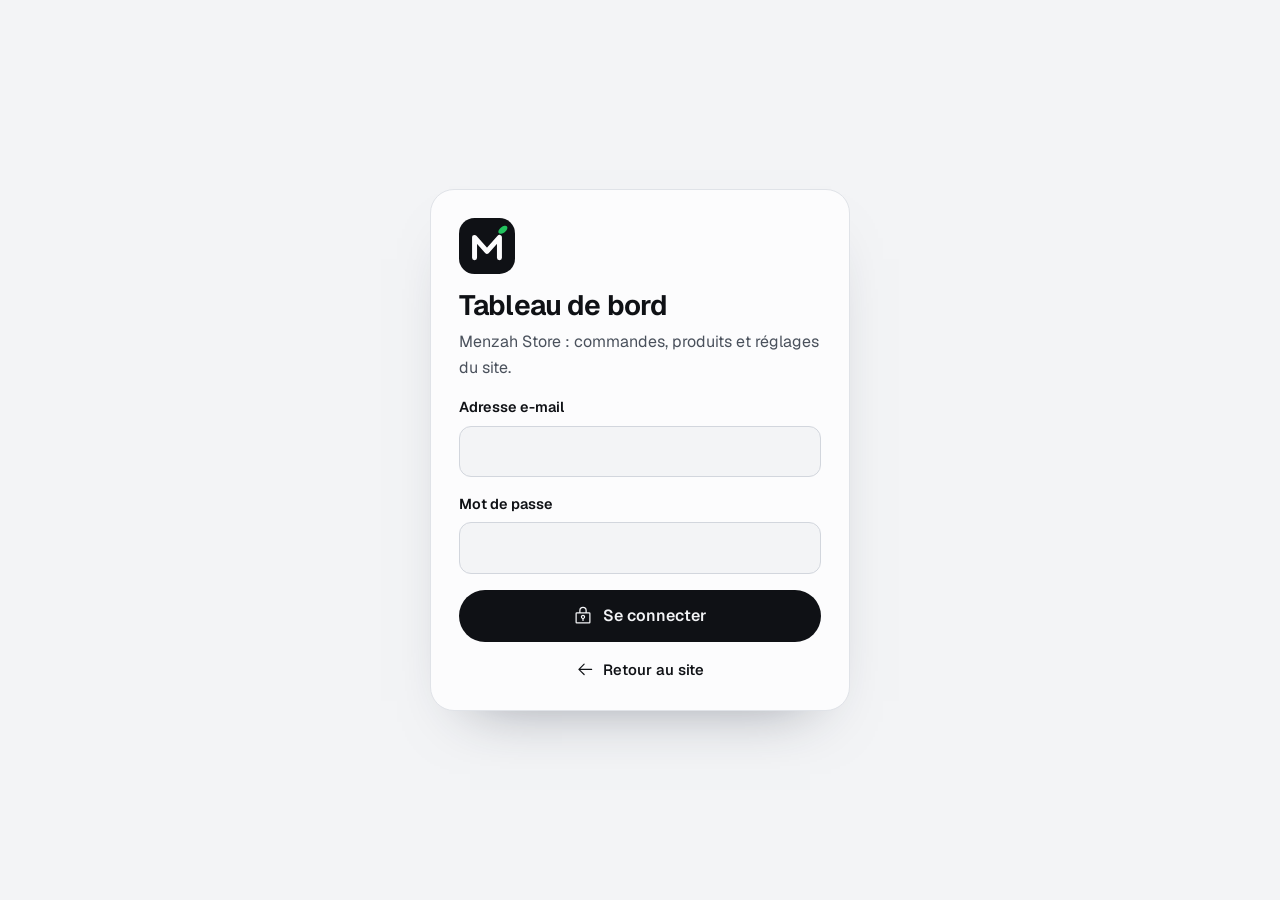
==== admin/index.html @ e4a46301 "Ajouter le tableau de bord Supabase, la commande en ligne et les animations - Données du site (produ" ====
<!doctype html>
<html lang="fr">
<head>
  <meta charset="utf-8">
  <meta name="viewport" content="width=device-width, initial-scale=1, viewport-fit=cover">
  <meta name="robots" content="noindex, nofollow">
  <meta name="color-scheme" content="light dark">
  <meta name="theme-color" content="#F3F4F6" media="(prefers-color-scheme: light)">
  <meta name="theme-color" content="#0C0E11" media="(prefers-color-scheme: dark)">
  <title>Tableau de bord | Menzah Store</title>
  <link rel="icon" href="/images/favicon.svg" type="image/svg+xml">
  <link rel="apple-touch-icon" href="/images/apple-touch-icon.png">
  <link rel="preload" href="/fonts/geist-latin-wght-normal.woff2" as="font" type="font/woff2" crossorigin>
  <link rel="stylesheet" href="/css/style.css">
  <link rel="stylesheet" href="/admin/admin.css">
</head>
<body class="admin">
<svg xmlns="http://www.w3.org/2000/svg" style="display:none" aria-hidden="true">
  <symbol id="i-whatsapp" viewBox="0 0 256 256"><path d="M152.58,145.23l23,11.48A24,24,0,0,1,152,176a72.08,72.08,0,0,1-72-72A24,24,0,0,1,99.29,80.46l11.48,23L101,118a8,8,0,0,0-.73,7.51,56.47,56.47,0,0,0,30.15,30.15A8,8,0,0,0,138,155ZM232,128A104,104,0,0,1,79.12,219.82L45.07,231.17a16,16,0,0,1-20.24-20.24l11.35-34.05A104,104,0,1,1,232,128Zm-40,24a8,8,0,0,0-4.42-7.16l-32-16a8,8,0,0,0-8,.5l-14.69,9.8a40.55,40.55,0,0,1-16-16l9.8-14.69a8,8,0,0,0,.5-8l-16-32A8,8,0,0,0,104,64a40,40,0,0,0-40,40,88.1,88.1,0,0,0,88,88A40,40,0,0,0,192,152Z"/></symbol>
  <symbol id="i-tiktok" viewBox="0 0 256 256"><path d="M232,80v40a8,8,0,0,1-8,8,103.25,103.25,0,0,1-48-11.71V156a76,76,0,0,1-152,0c0-36.9,26.91-69.52,62.6-75.88A8,8,0,0,1,96,88v42.69a8,8,0,0,1-4.57,7.23A20,20,0,1,0,120,156V24a8,8,0,0,1,8-8h40a8,8,0,0,1,8,8,48.05,48.05,0,0,0,48,48A8,8,0,0,1,232,80Z"/></symbol>
  <symbol id="i-instagram" viewBox="0 0 256 256"><path d="M176,24H80A56.06,56.06,0,0,0,24,80v96a56.06,56.06,0,0,0,56,56h96a56.06,56.06,0,0,0,56-56V80A56.06,56.06,0,0,0,176,24ZM128,176a48,48,0,1,1,48-48A48.05,48.05,0,0,1,128,176Zm60-96a12,12,0,1,1,12-12A12,12,0,0,1,188,80Zm-28,48a32,32,0,1,1-32-32A32,32,0,0,1,160,128Z"/></symbol>
  <symbol id="i-pin" viewBox="0 0 256 256"><path d="M128,64a40,40,0,1,0,40,40A40,40,0,0,0,128,64Zm0,64a24,24,0,1,1,24-24A24,24,0,0,1,128,128Zm0-112a88.1,88.1,0,0,0-88,88c0,31.4,14.51,64.68,42,96.25a254.19,254.19,0,0,0,41.45,38.3,8,8,0,0,0,9.18,0A254.19,254.19,0,0,0,174,200.25c27.45-31.57,42-64.85,42-96.25A88.1,88.1,0,0,0,128,16Zm0,206c-16.53-13-72-60.75-72-118a72,72,0,0,1,144,0C200,161.23,144.53,209,128,222Z"/></symbol>
  <symbol id="i-phone" viewBox="0 0 256 256"><path d="M222.37,158.46l-47.11-21.11-.13-.06a16,16,0,0,0-15.17,1.4,8.12,8.12,0,0,0-.75.56L134.87,160c-15.42-7.49-31.34-23.29-38.83-38.51l20.78-24.71c.2-.25.39-.5.57-.77a16,16,0,0,0,1.32-15.06l0-.12L97.54,33.64a16,16,0,0,0-16.62-9.52A56.26,56.26,0,0,0,32,80c0,79.4,64.6,144,144,144a56.26,56.26,0,0,0,55.88-48.92A16,16,0,0,0,222.37,158.46ZM176,208A128.14,128.14,0,0,1,48,80,40.2,40.2,0,0,1,82.87,40a.61.61,0,0,0,0,.12l21,47L83.2,111.86a6.13,6.13,0,0,0-.57.77,16,16,0,0,0-1,15.7c9.06,18.53,27.73,37.06,46.46,46.11a16,16,0,0,0,15.75-1.14,8.44,8.44,0,0,0,.74-.56L168.89,152l47,21.05h0s.08,0,.11,0A40.21,40.21,0,0,1,176,208Z"/></symbol>
  <symbol id="i-store" viewBox="0 0 256 256"><path d="M232,96a7.89,7.89,0,0,0-.3-2.2L217.35,43.6A16.07,16.07,0,0,0,202,32H54A16.07,16.07,0,0,0,38.65,43.6L24.31,93.8A7.89,7.89,0,0,0,24,96h0v16a40,40,0,0,0,16,32v72a8,8,0,0,0,8,8H208a8,8,0,0,0,8-8V144a40,40,0,0,0,16-32V96ZM54,48H202l11.42,40H42.61Zm50,56h48v8a24,24,0,0,1-48,0Zm-16,0v8a24,24,0,0,1-35.12,21.26,7.88,7.88,0,0,0-1.82-1.06A24,24,0,0,1,40,112v-8ZM200,208H56V151.2a40.57,40.57,0,0,0,8,.8,40,40,0,0,0,32-16,40,40,0,0,0,64,0,40,40,0,0,0,32,16,40.57,40.57,0,0,0,8-.8Zm4.93-75.8a8.08,8.08,0,0,0-1.8,1.05A24,24,0,0,1,168,112v-8h48v8A24,24,0,0,1,204.93,132.2Z"/></symbol>
  <symbol id="i-search" viewBox="0 0 256 256"><path d="M229.66,218.34l-50.07-50.06a88.11,88.11,0,1,0-11.31,11.31l50.06,50.07a8,8,0,0,0,11.32-11.32ZM40,112a72,72,0,1,1,72,72A72.08,72.08,0,0,1,40,112Z"/></symbol>
  <symbol id="i-close" viewBox="0 0 256 256"><path d="M205.66,194.34a8,8,0,0,1-11.32,11.32L128,139.31,61.66,205.66a8,8,0,0,1-11.32-11.32L116.69,128,50.34,61.66A8,8,0,0,1,61.66,50.34L128,116.69l66.34-66.35a8,8,0,0,1,11.32,11.32L139.31,128Z"/></symbol>
  <symbol id="i-arrow-right" viewBox="0 0 256 256"><path d="M221.66,133.66l-72,72a8,8,0,0,1-11.32-11.32L196.69,136H40a8,8,0,0,1,0-16H196.69L138.34,61.66a8,8,0,0,1,11.32-11.32l72,72A8,8,0,0,1,221.66,133.66Z"/></symbol>
  <symbol id="i-arrow-left" viewBox="0 0 256 256"><path d="M224,128a8,8,0,0,1-8,8H59.31l58.35,58.34a8,8,0,0,1-11.32,11.32l-72-72a8,8,0,0,1,0-11.32l72-72a8,8,0,0,1,11.32,11.32L59.31,120H216A8,8,0,0,1,224,128Z"/></symbol>
  <symbol id="i-arrow-up-right" viewBox="0 0 256 256"><path d="M200,64V168a8,8,0,0,1-16,0V83.31L69.66,197.66a8,8,0,0,1-11.32-11.32L172.69,72H88a8,8,0,0,1,0-16H192A8,8,0,0,1,200,64Z"/></symbol>
  <symbol id="i-caret-left" viewBox="0 0 256 256"><path d="M165.66,202.34a8,8,0,0,1-11.32,11.32l-80-80a8,8,0,0,1,0-11.32l80-80a8,8,0,0,1,11.32,11.32L91.31,128Z"/></symbol>
  <symbol id="i-caret-right" viewBox="0 0 256 256"><path d="M181.66,133.66l-80,80a8,8,0,0,1-11.32-11.32L164.69,128,90.34,53.66a8,8,0,0,1,11.32-11.32l80,80A8,8,0,0,1,181.66,133.66Z"/></symbol>
  <symbol id="i-play" viewBox="0 0 256 256"><path d="M240,128a15.74,15.74,0,0,1-7.6,13.51L88.32,229.65a16,16,0,0,1-16.2.3A15.86,15.86,0,0,1,64,216.13V39.87a15.86,15.86,0,0,1,8.12-13.82,16,16,0,0,1,16.2.3L232.4,114.49A15.74,15.74,0,0,1,240,128Z"/></symbol>
  <symbol id="i-check" viewBox="0 0 256 256"><path d="M173.66,98.34a8,8,0,0,1,0,11.32l-56,56a8,8,0,0,1-11.32,0l-24-24a8,8,0,0,1,11.32-11.32L112,148.69l50.34-50.35A8,8,0,0,1,173.66,98.34ZM232,128A104,104,0,1,1,128,24,104.11,104.11,0,0,1,232,128Zm-16,0a88,88,0,1,0-88,88A88.1,88.1,0,0,0,216,128Z"/></symbol>
  <symbol id="i-clock" viewBox="0 0 256 256"><path d="M128,24A104,104,0,1,0,232,128,104.11,104.11,0,0,0,128,24Zm0,192a88,88,0,1,1,88-88A88.1,88.1,0,0,1,128,216Zm64-88a8,8,0,0,1-8,8H128a8,8,0,0,1-8-8V72a8,8,0,0,1,16,0v48h48A8,8,0,0,1,192,128Z"/></symbol>
  <symbol id="i-directions" viewBox="0 0 256 256"><path d="M237.33,106.21,61.41,41l-.16-.05A16,16,0,0,0,40.9,61.25a1,1,0,0,0,.05.16l65.26,175.92A15.77,15.77,0,0,0,121.28,248h.3a15.77,15.77,0,0,0,15-11.29l.06-.2,21.84-78,78-21.84.2-.06a16,16,0,0,0,.62-30.38ZM149.84,144.3a8,8,0,0,0-5.54,5.54L121.3,232l-.06-.17L56,56l175.82,65.22.16.06Z"/></symbol>
  <symbol id="i-heart" viewBox="0 0 256 256"><path d="M178,40c-20.65,0-38.73,8.88-50,23.89C116.73,48.88,98.65,40,78,40a62.07,62.07,0,0,0-62,62c0,70,103.79,126.66,108.21,129a8,8,0,0,0,7.58,0C136.21,228.66,240,172,240,102A62.07,62.07,0,0,0,178,40ZM128,214.8C109.74,204.16,32,155.69,32,102A46.06,46.06,0,0,1,78,56c19.45,0,35.78,10.36,42.6,27a8,8,0,0,0,14.8,0c6.82-16.67,23.15-27,42.6-27a46.06,46.06,0,0,1,46,46C224,155.61,146.24,204.15,128,214.8Z"/></symbol>
  <symbol id="i-sparkle" viewBox="0 0 256 256"><path d="M197.58,129.06,146,110l-19-51.62a15.92,15.92,0,0,0-29.88,0L78,110l-51.62,19a15.92,15.92,0,0,0,0,29.88L78,178l19,51.62a15.92,15.92,0,0,0,29.88,0L146,178l51.62-19a15.92,15.92,0,0,0,0-29.88ZM137,164.22a8,8,0,0,0-4.74,4.74L112,223.85,91.78,169A8,8,0,0,0,87,164.22L32.15,144,87,123.78A8,8,0,0,0,91.78,119L112,64.15,132.22,119a8,8,0,0,0,4.74,4.74L191.85,144ZM144,40a8,8,0,0,1,8-8h16V16a8,8,0,0,1,16,0V32h16a8,8,0,0,1,0,16H184V64a8,8,0,0,1-16,0V48H152A8,8,0,0,1,144,40ZM248,88a8,8,0,0,1-8,8h-8v8a8,8,0,0,1-16,0V96h-8a8,8,0,0,1,0-16h8V72a8,8,0,0,1,16,0v8h8A8,8,0,0,1,248,88Z"/></symbol>
  <symbol id="i-share" viewBox="0 0 256 256"><path d="M176,160a39.89,39.89,0,0,0-28.62,12.09l-46.1-29.63a39.8,39.8,0,0,0,0-28.92l46.1-29.63a40,40,0,1,0-8.66-13.45l-46.1,29.63a40,40,0,1,0,0,55.82l46.1,29.63A40,40,0,1,0,176,160Zm0-128a24,24,0,1,1-24,24A24,24,0,0,1,176,32ZM64,152a24,24,0,1,1,24-24A24,24,0,0,1,64,152Zm112,72a24,24,0,1,1,24-24A24,24,0,0,1,176,224Z"/></symbol>
  <symbol id="i-bag" viewBox="0 0 256 256"><path d="M216,40H40A16,16,0,0,0,24,56V200a16,16,0,0,0,16,16H216a16,16,0,0,0,16-16V56A16,16,0,0,0,216,40Zm0,160H40V56H216V200ZM176,88a48,48,0,0,1-96,0,8,8,0,0,1,16,0,32,32,0,0,0,64,0,8,8,0,0,1,16,0Z"/></symbol>
  <symbol id="i-truck" viewBox="0 0 256 256"><path d="M255.42,117l-14-35A15.93,15.93,0,0,0,226.58,72H192V64a8,8,0,0,0-8-8H32A16,16,0,0,0,16,72V184a16,16,0,0,0,16,16H49a32,32,0,0,0,62,0h50a32,32,0,0,0,62,0h17a16,16,0,0,0,16-16V120A7.94,7.94,0,0,0,255.42,117ZM192,88h34.58l9.6,24H192ZM32,72H176v64H32ZM80,208a16,16,0,1,1,16-16A16,16,0,0,1,80,208Zm81-24H111a32,32,0,0,0-62,0H32V152H176v12.31A32.11,32.11,0,0,0,161,184Zm31,24a16,16,0,1,1,16-16A16,16,0,0,1,192,208Zm48-24H223a32.06,32.06,0,0,0-31-24V128h48Z"/></symbol>
  <symbol id="i-user" viewBox="0 0 256 256"><path d="M230.92,212c-15.23-26.33-38.7-45.21-66.09-54.16a72,72,0,1,0-73.66,0C63.78,166.78,40.31,185.66,25.08,212a8,8,0,1,0,13.85,8c18.84-32.56,52.14-52,89.07-52s70.23,19.44,89.07,52a8,8,0,1,0,13.85-8ZM72,96a56,56,0,1,1,56,56A56.06,56.06,0,0,1,72,96Z"/></symbol>
  <symbol id="i-warning" viewBox="0 0 256 256"><path d="M128,24A104,104,0,1,0,232,128,104.11,104.11,0,0,0,128,24Zm0,192a88,88,0,1,1,88-88A88.1,88.1,0,0,1,128,216Zm-8-80V80a8,8,0,0,1,16,0v56a8,8,0,0,1-16,0Zm20,36a12,12,0,1,1-12-12A12,12,0,0,1,140,172Z"/></symbol>
  <symbol id="i-seal" viewBox="0 0 256 256"><path d="M225.86,102.82c-3.77-3.94-7.67-8-9.14-11.57-1.36-3.27-1.44-8.69-1.52-13.94-.15-9.76-.31-20.82-8-28.51s-18.75-7.85-28.51-8c-5.25-.08-10.67-.16-13.94-1.52-3.56-1.47-7.63-5.37-11.57-9.14C146.28,23.51,138.44,16,128,16s-18.27,7.51-25.18,14.14c-3.94,3.77-8,7.67-11.57,9.14C88,40.64,82.56,40.72,77.31,40.8c-9.76.15-20.82.31-28.51,8S41,67.55,40.8,77.31c-.08,5.25-.16,10.67-1.52,13.94-1.47,3.56-5.37,7.63-9.14,11.57C23.51,109.72,16,117.56,16,128s7.51,18.27,14.14,25.18c3.77,3.94,7.67,8,9.14,11.57,1.36,3.27,1.44,8.69,1.52,13.94.15,9.76.31,20.82,8,28.51s18.75,7.85,28.51,8c5.25.08,10.67.16,13.94,1.52,3.56,1.47,7.63,5.37,11.57,9.14C109.72,232.49,117.56,240,128,240s18.27-7.51,25.18-14.14c3.94-3.77,8-7.67,11.57-9.14,3.27-1.36,8.69-1.44,13.94-1.52,9.76-.15,20.82-.31,28.51-8s7.85-18.75,8-28.51c.08-5.25.16-10.67,1.52-13.94,1.47-3.56,5.37-7.63,9.14-11.57C232.49,146.28,240,138.44,240,128S232.49,109.73,225.86,102.82Zm-52.2,6.84-56,56a8,8,0,0,1-11.32,0l-24-24a8,8,0,0,1,11.32-11.32L112,148.69l50.34-50.35a8,8,0,0,1,11.32,11.32Z"/></symbol>
  <symbol id="i-package" viewBox="0 0 256 256"><path d="M223.68,66.15,135.68,18a15.88,15.88,0,0,0-15.36,0l-88,48.17a16,16,0,0,0-8.32,14v95.64a16,16,0,0,0,8.32,14l88,48.17a15.88,15.88,0,0,0,15.36,0l88-48.17a16,16,0,0,0,8.32-14V80.18A16,16,0,0,0,223.68,66.15ZM128,32l80.34,44-29.77,16.3-80.35-44ZM128,120,47.66,76l33.9-18.56,80.34,44ZM40,90l80,43.78v85.79L40,175.82Zm176,85.78h0l-80,43.79V133.82l32-17.51V152a8,8,0,0,0,16,0V107.55L216,90v85.77Z"/></symbol>
  <symbol id="i-mobile" viewBox="0 0 256 256"><path d="M176,16H80A24,24,0,0,0,56,40V216a24,24,0,0,0,24,24h96a24,24,0,0,0,24-24V40A24,24,0,0,0,176,16ZM72,64H184V192H72Zm8-32h96a8,8,0,0,1,8,8v8H72V40A8,8,0,0,1,80,32Zm96,192H80a8,8,0,0,1-8-8v-8H184v8A8,8,0,0,1,176,224Z"/></symbol>
  <symbol id="i-gear" viewBox="0 0 256 256"><path d="M128,80a48,48,0,1,0,48,48A48.05,48.05,0,0,0,128,80Zm0,80a32,32,0,1,1,32-32A32,32,0,0,1,128,160Zm88-29.84q.06-2.16,0-4.32l14.92-18.64a8,8,0,0,0,1.48-7.06,107.21,107.21,0,0,0-10.88-26.25,8,8,0,0,0-6-3.93l-23.72-2.64q-1.48-1.56-3-3L186,40.54a8,8,0,0,0-3.94-6,107.71,107.71,0,0,0-26.25-10.87,8,8,0,0,0-7.06,1.49L130.16,40Q128,40,125.84,40L107.2,25.11a8,8,0,0,0-7.06-1.48A107.6,107.6,0,0,0,73.89,34.51a8,8,0,0,0-3.93,6L67.32,64.27q-1.56,1.49-3,3L40.54,70a8,8,0,0,0-6,3.94,107.71,107.71,0,0,0-10.87,26.25,8,8,0,0,0,1.49,7.06L40,125.84Q40,128,40,130.16L25.11,148.8a8,8,0,0,0-1.48,7.06,107.21,107.21,0,0,0,10.88,26.25,8,8,0,0,0,6,3.93l23.72,2.64q1.49,1.56,3,3L70,215.46a8,8,0,0,0,3.94,6,107.71,107.71,0,0,0,26.25,10.87,8,8,0,0,0,7.06-1.49L125.84,216q2.16.06,4.32,0l18.64,14.92a8,8,0,0,0,7.06,1.48,107.21,107.21,0,0,0,26.25-10.88,8,8,0,0,0,3.93-6l2.64-23.72q1.56-1.48,3-3L215.46,186a8,8,0,0,0,6-3.94,107.71,107.71,0,0,0,10.87-26.25,8,8,0,0,0-1.49-7.06Zm-16.1-6.5a73.93,73.93,0,0,1,0,8.68,8,8,0,0,0,1.74,5.48l14.19,17.73a91.57,91.57,0,0,1-6.23,15L187,173.11a8,8,0,0,0-5.1,2.64,74.11,74.11,0,0,1-6.14,6.14,8,8,0,0,0-2.64,5.1l-2.51,22.58a91.32,91.32,0,0,1-15,6.23l-17.74-14.19a8,8,0,0,0-5-1.75h-.48a73.93,73.93,0,0,1-8.68,0,8,8,0,0,0-5.48,1.74L100.45,215.8a91.57,91.57,0,0,1-15-6.23L82.89,187a8,8,0,0,0-2.64-5.1,74.11,74.11,0,0,1-6.14-6.14,8,8,0,0,0-5.1-2.64L46.43,170.6a91.32,91.32,0,0,1-6.23-15l14.19-17.74a8,8,0,0,0,1.74-5.48,73.93,73.93,0,0,1,0-8.68,8,8,0,0,0-1.74-5.48L40.2,100.45a91.57,91.57,0,0,1,6.23-15L69,82.89a8,8,0,0,0,5.1-2.64,74.11,74.11,0,0,1,6.14-6.14A8,8,0,0,0,82.89,69L85.4,46.43a91.32,91.32,0,0,1,15-6.23l17.74,14.19a8,8,0,0,0,5.48,1.74,73.93,73.93,0,0,1,8.68,0,8,8,0,0,0,5.48-1.74L155.55,40.2a91.57,91.57,0,0,1,15,6.23L173.11,69a8,8,0,0,0,2.64,5.1,74.11,74.11,0,0,1,6.14,6.14,8,8,0,0,0,5.1,2.64l22.58,2.51a91.32,91.32,0,0,1,6.23,15l-14.19,17.74A8,8,0,0,0,199.87,123.66Z"/></symbol>
  <symbol id="i-trash" viewBox="0 0 256 256"><path d="M216,48H176V40a24,24,0,0,0-24-24H104A24,24,0,0,0,80,40v8H40a8,8,0,0,0,0,16h8V208a16,16,0,0,0,16,16H192a16,16,0,0,0,16-16V64h8a8,8,0,0,0,0-16ZM96,40a8,8,0,0,1,8-8h48a8,8,0,0,1,8,8v8H96Zm96,168H64V64H192ZM112,104v64a8,8,0,0,1-16,0V104a8,8,0,0,1,16,0Zm48,0v64a8,8,0,0,1-16,0V104a8,8,0,0,1,16,0Z"/></symbol>
  <symbol id="i-pencil" viewBox="0 0 256 256"><path d="M227.31,73.37,182.63,28.68a16,16,0,0,0-22.63,0L36.69,152A15.86,15.86,0,0,0,32,163.31V208a16,16,0,0,0,16,16H92.69A15.86,15.86,0,0,0,104,219.31L227.31,96a16,16,0,0,0,0-22.63ZM92.69,208H48V163.31l88-88L180.69,120ZM192,108.68,147.31,64l24-24L216,84.68Z"/></symbol>
  <symbol id="i-plus" viewBox="0 0 256 256"><path d="M224,128a8,8,0,0,1-8,8H136v80a8,8,0,0,1-16,0V136H40a8,8,0,0,1,0-16h80V40a8,8,0,0,1,16,0v80h80A8,8,0,0,1,224,128Z"/></symbol>
  <symbol id="i-eye" viewBox="0 0 256 256"><path d="M247.31,124.76c-.35-.79-8.82-19.58-27.65-38.41C194.57,61.26,162.88,48,128,48S61.43,61.26,36.34,86.35C17.51,105.18,9,124,8.69,124.76a8,8,0,0,0,0,6.5c.35.79,8.82,19.57,27.65,38.4C61.43,194.74,93.12,208,128,208s66.57-13.26,91.66-38.34c18.83-18.83,27.3-37.61,27.65-38.4A8,8,0,0,0,247.31,124.76ZM128,192c-30.78,0-57.67-11.19-79.93-33.25A133.47,133.47,0,0,1,25,128,133.33,133.33,0,0,1,48.07,97.25C70.33,75.19,97.22,64,128,64s57.67,11.19,79.93,33.25A133.46,133.46,0,0,1,231.05,128C223.84,141.46,192.43,192,128,192Zm0-112a48,48,0,1,0,48,48A48.05,48.05,0,0,0,128,80Zm0,80a32,32,0,1,1,32-32A32,32,0,0,1,128,160Z"/></symbol>
  <symbol id="i-eye-off" viewBox="0 0 256 256"><path d="M53.92,34.62A8,8,0,1,0,42.08,45.38L61.32,66.55C25,88.84,9.38,123.2,8.69,124.76a8,8,0,0,0,0,6.5c.35.79,8.82,19.57,27.65,38.4C61.43,194.74,93.12,208,128,208a127.11,127.11,0,0,0,52.07-10.83l22,24.21a8,8,0,1,0,11.84-10.76Zm47.33,75.84,41.67,45.85a32,32,0,0,1-41.67-45.85ZM128,192c-30.78,0-57.67-11.19-79.93-33.25A133.16,133.16,0,0,1,25,128c4.69-8.79,19.66-33.39,47.35-49.38l18,19.75a48,48,0,0,0,63.66,70l14.73,16.2A112,112,0,0,1,128,192Zm6-95.43a8,8,0,0,1,3-15.72,48.16,48.16,0,0,1,38.77,42.64,8,8,0,0,1-7.22,8.71,6.39,6.39,0,0,1-.75,0,8,8,0,0,1-8-7.26A32.09,32.09,0,0,0,134,96.57Zm113.28,34.69c-.42.94-10.55,23.37-33.36,43.8a8,8,0,1,1-10.67-11.92A132.77,132.77,0,0,0,231.05,128a133.15,133.15,0,0,0-23.12-30.77C185.67,75.19,158.78,64,128,64a118.37,118.37,0,0,0-19.36,1.57A8,8,0,1,1,106,49.79,134,134,0,0,1,128,48c34.88,0,66.57,13.26,91.66,38.35,18.83,18.83,27.3,37.62,27.65,38.41A8,8,0,0,1,247.31,131.26Z"/></symbol>
  <symbol id="i-upload" viewBox="0 0 256 256"><path d="M224,144v64a8,8,0,0,1-8,8H40a8,8,0,0,1-8-8V144a8,8,0,0,1,16,0v56H208V144a8,8,0,0,1,16,0ZM93.66,77.66,120,51.31V144a8,8,0,0,0,16,0V51.31l26.34,26.35a8,8,0,0,0,11.32-11.32l-40-40a8,8,0,0,0-11.32,0l-40,40A8,8,0,0,0,93.66,77.66Z"/></symbol>
  <symbol id="i-image" viewBox="0 0 256 256"><path d="M216,40H40A16,16,0,0,0,24,56V200a16,16,0,0,0,16,16H216a16,16,0,0,0,16-16V56A16,16,0,0,0,216,40Zm0,16V158.75l-26.07-26.06a16,16,0,0,0-22.63,0l-20,20-44-44a16,16,0,0,0-22.62,0L40,149.37V56ZM40,172l52-52,80,80H40Zm176,28H194.63l-36-36,20-20L216,181.38V200ZM144,100a12,12,0,1,1,12,12A12,12,0,0,1,144,100Z"/></symbol>
  <symbol id="i-logout" viewBox="0 0 256 256"><path d="M120,216a8,8,0,0,1-8,8H48a8,8,0,0,1-8-8V40a8,8,0,0,1,8-8h64a8,8,0,0,1,0,16H56V208h56A8,8,0,0,1,120,216Zm109.66-93.66-40-40a8,8,0,0,0-11.32,11.32L204.69,120H112a8,8,0,0,0,0,16h92.69l-26.35,26.34a8,8,0,0,0,11.32,11.32l40-40A8,8,0,0,0,229.66,122.34Z"/></symbol>
  <symbol id="i-arrow-up" viewBox="0 0 256 256"><path d="M205.66,117.66a8,8,0,0,1-11.32,0L136,59.31V216a8,8,0,0,1-16,0V59.31L61.66,117.66a8,8,0,0,1-11.32-11.32l72-72a8,8,0,0,1,11.32,0l72,72A8,8,0,0,1,205.66,117.66Z"/></symbol>
  <symbol id="i-arrow-down" viewBox="0 0 256 256"><path d="M205.66,149.66l-72,72a8,8,0,0,1-11.32,0l-72-72a8,8,0,0,1,11.32-11.32L120,196.69V40a8,8,0,0,1,16,0V196.69l58.34-58.35a8,8,0,0,1,11.32,11.32Z"/></symbol>
  <symbol id="i-lock" viewBox="0 0 256 256"><path d="M128,112a28,28,0,0,0-8,54.83V184a8,8,0,0,0,16,0V166.83A28,28,0,0,0,128,112Zm0,40a12,12,0,1,1,12-12A12,12,0,0,1,128,152Zm80-72H176V56a48,48,0,0,0-96,0V80H48A16,16,0,0,0,32,96V208a16,16,0,0,0,16,16H208a16,16,0,0,0,16-16V96A16,16,0,0,0,208,80ZM96,56a32,32,0,0,1,64,0V80H96ZM208,208H48V96H208V208Z"/></symbol>
  <symbol id="i-palette" viewBox="0 0 256 256"><path d="M200.77,53.89A103.27,103.27,0,0,0,128,24h-1.07A104,104,0,0,0,24,128c0,43,26.58,79.06,69.36,94.17A32,32,0,0,0,136,192a16,16,0,0,1,16-16h46.21a31.81,31.81,0,0,0,31.2-24.88,104.43,104.43,0,0,0,2.59-24A103.28,103.28,0,0,0,200.77,53.89Zm13,93.71A15.89,15.89,0,0,1,198.21,160H152a32,32,0,0,0-32,32,16,16,0,0,1-21.31,15.07C62.49,194.3,40,164,40,128a88,88,0,0,1,87.09-88h.9a88.35,88.35,0,0,1,88,87.25A88.86,88.86,0,0,1,213.81,147.6ZM140,76a12,12,0,1,1-12-12A12,12,0,0,1,140,76ZM96,100A12,12,0,1,1,84,88,12,12,0,0,1,96,100Zm0,56a12,12,0,1,1-12-12A12,12,0,0,1,96,156Zm88-56a12,12,0,1,1-12-12A12,12,0,0,1,184,100Z"/></symbol>
  <symbol id="i-bell" viewBox="0 0 256 256"><path d="M221.8,175.94C216.25,166.38,208,139.33,208,104a80,80,0,1,0-160,0c0,35.34-8.26,62.38-13.81,71.94A16,16,0,0,0,48,200H88.81a40,40,0,0,0,78.38,0H208a16,16,0,0,0,13.8-24.06ZM128,216a24,24,0,0,1-22.62-16h45.24A24,24,0,0,1,128,216ZM48,184c7.7-13.24,16-43.92,16-80a64,64,0,1,1,128,0c0,36.05,8.28,66.73,16,80Z"/></symbol>
  <symbol id="i-info" viewBox="0 0 256 256"><path d="M128,24A104,104,0,1,0,232,128,104.11,104.11,0,0,0,128,24Zm0,192a88,88,0,1,1,88-88A88.1,88.1,0,0,1,128,216Zm16-40a8,8,0,0,1-8,8,16,16,0,0,1-16-16V128a8,8,0,0,1,0-16,16,16,0,0,1,16,16v40A8,8,0,0,1,144,176ZM112,84a12,12,0,1,1,12,12A12,12,0,0,1,112,84Z"/></symbol>
  <symbol id="i-chart" viewBox="0 0 256 256"><path d="M224,200h-8V40a8,8,0,0,0-8-8H152a8,8,0,0,0-8,8V80H96a8,8,0,0,0-8,8v40H48a8,8,0,0,0-8,8v64H32a8,8,0,0,0,0,16H224a8,8,0,0,0,0-16ZM160,48h40V200H160ZM104,96h40V200H104ZM56,144H88v56H56Z"/></symbol>
  <symbol id="i-copy" viewBox="0 0 256 256"><path d="M216,32H88a8,8,0,0,0-8,8V80H40a8,8,0,0,0-8,8V216a8,8,0,0,0,8,8H168a8,8,0,0,0,8-8V176h40a8,8,0,0,0,8-8V40A8,8,0,0,0,216,32ZM160,208H48V96H160Zm48-48H176V88a8,8,0,0,0-8-8H96V48H208Z"/></symbol>
</svg>

<!-- Chargement -->
<div class="a-chargement" data-vue="chargement">
  <img class="logo-marque" src="/images/favicon.svg" alt="" width="48" height="48">
  <p>Chargement du tableau de bord</p>
</div>

<!-- Connexion -->
<main class="connexion" data-vue="connexion" hidden>
  <form class="connexion-carte" data-form-connexion novalidate>
    <img class="logo-marque" src="/images/favicon.svg" alt="" width="56" height="56">
    <h1>Tableau de bord</h1>
    <p class="connexion-sous">Menzah Store : commandes, produits et réglages du site.</p>
    <div class="champ">
      <label for="c-email">Adresse e-mail</label>
      <input id="c-email" name="email" type="email" autocomplete="username" required>
    </div>
    <div class="champ">
      <label for="c-mdp">Mot de passe</label>
      <input id="c-mdp" name="mdp" type="password" autocomplete="current-password" required>
    </div>
    <p class="form-erreur" data-connexion-erreur role="alert" hidden></p>
    <button class="btn btn-encre btn-grand btn-plein" type="submit" data-connexion-bouton>
      <svg class="icone" aria-hidden="true"><use href="#i-lock"/></svg>
      Se connecter
    </button>
    <a class="lien-icone lien-centre" href="/">
      <svg class="icone" aria-hidden="true"><use href="#i-arrow-left"/></svg>
      Retour au site
    </a>
  </form>
</main>

<!-- Application -->
<div class="app" data-vue="app" hidden>
  <header class="a-entete">
    <div class="a-entete-barre">
      <a class="logo" href="/" aria-label="Voir le site Menzah Store">
        <img class="logo-marque" src="/images/favicon.svg" alt="" width="34" height="34">
        <span class="logo-nom" data-nom-boutique>Menzah Store</span>
      </a>
      <nav class="a-onglets" aria-label="Sections du tableau de bord">
        <a href="#commandes" data-onglet="commandes">
          <svg class="icone" aria-hidden="true"><use href="#i-package"/></svg>
          <span>Commandes</span>
          <b class="pastille-compte" data-compte-nouvelles hidden>0</b>
        </a>
        <a href="#produits" data-onglet="produits">
          <svg class="icone" aria-hidden="true"><use href="#i-mobile"/></svg>
          <span>Produits</span>
        </a>
        <a href="#reglages" data-onglet="reglages">
          <svg class="icone" aria-hidden="true"><use href="#i-gear"/></svg>
          <span>Réglages</span>
        </a>
      </nav>
      <div class="a-actions">
        <a class="btn btn-contour btn-petit" href="/" target="_blank" rel="noopener">
          <svg class="icone" aria-hidden="true"><use href="#i-arrow-up-right"/></svg>
          <span class="masque-mobile">Voir le site</span>
        </a>
        <button class="btn btn-contour btn-petit" type="button" data-deconnexion aria-label="Se déconnecter">
          <svg class="icone" aria-hidden="true"><use href="#i-logout"/></svg>
          <span class="masque-mobile">Déconnexion</span>
        </button>
      </div>
    </div>
  </header>

  <main class="a-contenu">
    <!-- Commandes -->
    <section class="panneau" data-panneau="commandes" aria-labelledby="t-commandes">
      <div class="panneau-tete">
        <h1 id="t-commandes">Commandes</h1>
        <p class="direct" data-direct><span class="direct-point" aria-hidden="true"></span><span data-direct-texte>Connexion au direct</span></p>
      </div>

      <div class="stats" data-stats></div>

      <div class="outils">
        <div class="filtres" role="group" aria-label="Filtrer par statut" data-filtres-statut></div>
        <label class="recherche">
          <span class="sr-only">Rechercher une commande</span>
          <svg class="icone" aria-hidden="true"><use href="#i-search"/></svg>
          <input type="search" placeholder="Nom, téléphone, produit" autocomplete="off" data-recherche-commandes>
        </label>
      </div>

      <div class="liste-commandes" data-liste-commandes aria-live="polite"></div>
    </section>

    <!-- Produits -->
    <section class="panneau" data-panneau="produits" aria-labelledby="t-produits" hidden>
      <div class="panneau-tete">
        <h1 id="t-produits">Produits</h1>
        <button class="btn btn-wa" type="button" data-nouveau-produit>
          <svg class="icone" aria-hidden="true"><use href="#i-plus"/></svg>
          Ajouter un produit
        </button>
      </div>
      <p class="aide">Changez l'ordre avec les flèches et masquez un produit sans le supprimer avec l'œil. Les changements apparaissent tout de suite sur le site.</p>
      <label class="recherche recherche-produits">
        <span class="sr-only">Rechercher un produit</span>
        <svg class="icone" aria-hidden="true"><use href="#i-search"/></svg>
        <input type="search" placeholder="Rechercher un produit" autocomplete="off" data-recherche-produits>
      </label>
      <div class="liste-produits" data-liste-produits></div>
    </section>

    <!-- Réglages -->
    <section class="panneau" data-panneau="reglages" aria-labelledby="t-reglages" hidden>
      <div class="panneau-tete">
        <h1 id="t-reglages">Réglages du site</h1>
      </div>

      <form class="reglages" data-form-reglages novalidate>
        <section class="bloc" aria-labelledby="t-logo">
          <h2 id="t-logo">
            <svg class="icone" aria-hidden="true"><use href="#i-palette"/></svg>
            Logo et couleurs
          </h2>
          <div class="logo-zone">
            <div class="logo-apercu" data-logo-apercu>
              <img src="/images/favicon.svg" alt="Logo actuel" data-logo-image>
            </div>
            <div class="logo-actions">
              <p class="aide">Importez la photo de profil de votre Instagram ou TikTok (capture d'écran recadrée). Le site reprend automatiquement ses couleurs.</p>
              <div class="rangee">
                <label class="btn btn-encre btn-petit bouton-fichier">
                  <svg class="icone" aria-hidden="true"><use href="#i-upload"/></svg>
                  Importer le logo
                  <input type="file" accept="image/png,image/jpeg,image/webp" data-logo-fichier>
                </label>
                <button class="btn btn-contour btn-petit" type="button" data-logo-retirer>Retirer</button>
              </div>
              <label class="case">
                <input type="checkbox" name="logoRond" checked>
                <span>Afficher le logo en rond</span>
              </label>
            </div>
          </div>

          <div class="couleur-zone">
            <p class="etiquette-champ">Couleur principale du site</p>
            <div class="suggestions" data-suggestions hidden>
              <span class="aide">Couleurs trouvées dans le logo :</span>
              <div class="suggestions-liste" data-suggestions-liste></div>
            </div>
            <div class="rangee">
              <input class="couleur-choix" type="color" name="accent" value="#22C35E" aria-label="Couleur principale">
              <input class="hex" type="text" name="accentHex" value="#22C35E" maxlength="7" aria-label="Code couleur" spellcheck="false">
              <button class="btn btn-contour btn-petit" type="button" data-couleur-defaut>Vert d'origine</button>
            </div>
            <div class="apercu-boutons" aria-hidden="true">
              <span class="btn btn-wa btn-petit"><svg class="icone"><use href="#i-bag"/></svg>Commander</span>
              <span class="etiquette etiquette-nouveau"><svg class="icone"><use href="#i-sparkle"/></svg>Nouveau</span>
              <span class="lien-accent">Lien du site</span>
            </div>
          </div>
        </section>

        <section class="bloc" aria-labelledby="t-boutique">
          <h2 id="t-boutique">
            <svg class="icone" aria-hidden="true"><use href="#i-store"/></svg>
            Boutique
          </h2>
          <div class="grille-champs">
            <div class="champ"><label for="r-nom">Nom de la boutique</label><input id="r-nom" name="nom" maxlength="60"></div>
            <div class="champ"><label for="r-slogan">Slogan</label><input id="r-slogan" name="slogan" maxlength="80"></div>
            <div class="champ large"><label for="r-bienvenue">Message de bienvenue</label><input id="r-bienvenue" name="bienvenue" maxlength="120"></div>
            <div class="champ"><label for="r-adresse">Adresse</label><input id="r-adresse" name="adresseLigne" maxlength="120"></div>
            <div class="champ"><label for="r-ville">Ville</label><input id="r-ville" name="adresseVille" maxlength="60"></div>
            <div class="champ large"><label for="r-maps">Lien Google Maps (bouton Itinéraire)</label><input id="r-maps" name="googleMaps" type="url" maxlength="300"></div>
            <div class="champ large">
              <label for="r-carte">Recherche pour la carte du site</label>
              <input id="r-carte" name="carteRecherche" maxlength="200">
              <p class="champ-aide">Nom et ville, ou coordonnées GPS exactes (ex. 35.7499,-0.5637).</p>
            </div>
          </div>
          <div class="sous-bloc">
            <p class="etiquette-champ">Horaires d'ouverture</p>
            <div class="lignes" data-liste="horaires"></div>
            <button class="btn btn-contour btn-petit" type="button" data-ajouter="horaires">
              <svg class="icone" aria-hidden="true"><use href="#i-plus"/></svg>Ajouter un horaire
            </button>
          </div>
        </section>

        <section class="bloc" aria-labelledby="t-contact">
          <h2 id="t-contact">
            <svg class="icone" aria-hidden="true"><use href="#i-phone"/></svg>
            Contact et commandes
          </h2>
          <div class="sous-bloc">
            <p class="etiquette-champ">Numéros affichés</p>
            <div class="lignes" data-liste="telephones"></div>
            <button class="btn btn-contour btn-petit" type="button" data-ajouter="telephones">
              <svg class="icone" aria-hidden="true"><use href="#i-plus"/></svg>Ajouter un numéro
            </button>
          </div>
          <div class="grille-champs">
            <div class="champ">
              <label for="r-wa">Numéro WhatsApp</label>
              <input id="r-wa" name="whatsapp" inputmode="tel" maxlength="20">
              <p class="champ-aide">Format international sans +, ex. 213777319332.</p>
            </div>
            <div class="champ large"><label for="r-wa-msg">Message WhatsApp pré-rempli</label><input id="r-wa-msg" name="messageWhatsapp" maxlength="200"></div>
          </div>
          <label class="case">
            <input type="checkbox" name="livraison">
            <span>Proposer la livraison dans le formulaire de commande (le client indique sa wilaya)</span>
          </label>
        </section>

        <section class="bloc" aria-labelledby="t-reseaux">
          <h2 id="t-reseaux">
            <svg class="icone" aria-hidden="true"><use href="#i-tiktok"/></svg>
            Réseaux sociaux
          </h2>
          <div class="grille-champs">
            <div class="champ"><label for="r-tt-pseudo">TikTok : pseudo</label><input id="r-tt-pseudo" name="tiktokPseudo" maxlength="40"></div>
            <div class="champ"><label for="r-tt-lien">TikTok : lien</label><input id="r-tt-lien" name="tiktokLien" type="url" maxlength="200"></div>
            <div class="champ"><label for="r-ig-pseudo">Instagram : pseudo</label><input id="r-ig-pseudo" name="instagramPseudo" maxlength="40"></div>
            <div class="champ"><label for="r-ig-lien">Instagram : lien</label><input id="r-ig-lien" name="instagramLien" type="url" maxlength="200"></div>
            <div class="champ"><label for="r-abonnes">Abonnés TikTok (affiché)</label><input id="r-abonnes" name="abonnesTiktok" maxlength="12" placeholder="55,7 k"></div>
            <div class="champ"><label for="r-jaime">J'aime TikTok (affiché)</label><input id="r-jaime" name="jaimeTiktok" maxlength="12" placeholder="283,6 k"></div>
          </div>
          <div class="sous-bloc">
            <p class="etiquette-champ">Vidéos TikTok affichées sur le site</p>
            <p class="champ-aide">Dans TikTok : Partager puis Copier le lien, et collez-le ici.</p>
            <div class="lignes" data-liste="videos"></div>
            <button class="btn btn-contour btn-petit" type="button" data-ajouter="videos">
              <svg class="icone" aria-hidden="true"><use href="#i-plus"/></svg>Ajouter une vidéo
            </button>
          </div>
          <div class="sous-bloc">
            <p class="etiquette-champ">Publications Instagram affichées sur le site</p>
            <div class="lignes" data-liste="posts"></div>
            <button class="btn btn-contour btn-petit" type="button" data-ajouter="posts">
              <svg class="icone" aria-hidden="true"><use href="#i-plus"/></svg>Ajouter une publication
            </button>
          </div>
        </section>

        <div class="barre-enregistrer">
          <p class="aide" data-etat-reglages>Les modifications s'appliquent au site dès l'enregistrement.</p>
          <button class="btn btn-wa btn-grand" type="submit" data-enregistrer-reglages>
            <svg class="icone" aria-hidden="true"><use href="#i-check"/></svg>
            Enregistrer
          </button>
        </div>
      </form>

      <form class="bloc compte" data-form-compte novalidate>
        <h2>
          <svg class="icone" aria-hidden="true"><use href="#i-lock"/></svg>
          Mon compte
        </h2>
        <p class="aide">Connecté avec <strong data-email></strong>.</p>
        <div class="grille-champs">
          <div class="champ"><label for="m-mdp">Nouveau mot de passe</label><input id="m-mdp" name="mdp" type="password" autocomplete="new-password" minlength="8"></div>
          <div class="champ"><label for="m-mdp2">Confirmer le mot de passe</label><input id="m-mdp2" name="mdp2" type="password" autocomplete="new-password" minlength="8"></div>
        </div>
        <p class="form-erreur" data-compte-erreur role="alert" hidden></p>
        <button class="btn btn-encre" type="submit">Changer le mot de passe</button>
      </form>
    </section>
  </main>
</div>

<!-- Éditeur de produit -->
<dialog class="a-dialog" data-editeur aria-labelledby="e-titre">
  <form class="editeur" data-form-produit novalidate>
    <div class="editeur-tete">
      <h2 id="e-titre" data-editeur-titre>Nouveau produit</h2>
      <button class="fiche-fermer" type="button" data-fermer-editeur aria-label="Fermer">
        <svg class="icone" aria-hidden="true"><use href="#i-close"/></svg>
      </button>
    </div>

    <div class="editeur-corps">
      <div class="editeur-visuel">
        <div class="editeur-apercu" data-apercu-produit></div>
        <label class="btn btn-contour btn-petit bouton-fichier">
          <svg class="icone" aria-hidden="true"><use href="#i-image"/></svg>
          <span data-photo-texte>Ajouter une photo</span>
          <input type="file" accept="image/png,image/jpeg,image/webp" data-photo-fichier>
        </label>
        <button class="lien-icone lien-centre" type="button" data-photo-retirer hidden>Retirer la photo</button>
        <div class="champ">
          <label for="e-visuel">Dessin (si pas de photo)</label>
          <select id="e-visuel" name="visuel">
            <option value="plateau">iPhone 17 / 18 Pro</option>
            <option value="air">iPhone Air</option>
            <option value="pro">iPhone Pro (triple caméra)</option>
            <option value="double">iPhone 16 / 17</option>
            <option value="diagonale">iPhone 13 / 14 / 15</option>
            <option value="oppo">Android (îlot carré)</option>
            <option value="ultra">Samsung Ultra</option>
            <option value="airpods">AirPods</option>
            <option value="chargeur">Chargeur</option>
            <option value="coque">Coque</option>
          </select>
        </div>
      </div>

      <div class="editeur-champs">
        <div class="champ">
          <label for="e-nom">Nom du produit</label>
          <input id="e-nom" name="nom" maxlength="80" required>
          <p class="champ-erreur" data-erreur="nom"></p>
        </div>
        <div class="grille-champs">
          <div class="champ"><label for="e-marque">Marque</label><input id="e-marque" name="marque" maxlength="40" list="marques"></div>
          <div class="champ">
            <label for="e-categorie">Catégorie</label>
            <select id="e-categorie" name="categorie">
              <option value="iphone">iPhone</option>
              <option value="android">Android</option>
              <option value="accessoires">Accessoires</option>
            </select>
          </div>
          <div class="champ"><label for="e-prix">Prix (DA)</label><input id="e-prix" name="prix" type="number" inputmode="numeric" min="0" step="100" placeholder="Prix sur demande"></div>
          <div class="champ"><label for="e-prix-barre">Ancien prix (promo)</label><input id="e-prix-barre" name="prixBarre" type="number" inputmode="numeric" min="0" step="100" placeholder="Facultatif"></div>
          <div class="champ"><label for="e-badge">Badge</label><input id="e-badge" name="badge" maxlength="24" list="badges" placeholder="Nouveau, Promo..."></div>
          <div class="champ"><label for="e-video">Vidéo TikTok du produit</label><input id="e-video" name="video" type="url" maxlength="300" placeholder="https://www.tiktok.com/..."></div>
        </div>
        <div class="champ"><label for="e-desc">Description</label><textarea id="e-desc" name="description" rows="2" maxlength="400"></textarea></div>

        <div class="sous-bloc">
          <p class="etiquette-champ">Couleurs</p>
          <div class="lignes" data-liste-couleurs></div>
          <button class="btn btn-contour btn-petit" type="button" data-ajouter-couleur>
            <svg class="icone" aria-hidden="true"><use href="#i-plus"/></svg>Ajouter une couleur
          </button>
        </div>

        <div class="sous-bloc">
          <p class="etiquette-champ">Capacités</p>
          <div class="puces" data-puces-capacites></div>
          <div class="rangee">
            <input class="champ-puce" type="text" maxlength="24" placeholder="ex. 256 Go" data-nouvelle-capacite aria-label="Nouvelle capacité">
            <button class="btn btn-contour btn-petit" type="button" data-ajouter-capacite>Ajouter</button>
          </div>
          <div class="raccourcis" data-raccourcis-capacites></div>
        </div>

        <div class="rangee cases">
          <label class="case"><input type="checkbox" name="actif" checked><span>Visible sur le site</span></label>
          <label class="case"><input type="checkbox" name="enStock" checked><span>En stock (sinon « Sur commande »)</span></label>
        </div>
        <p class="form-erreur" data-editeur-erreur role="alert" hidden></p>
      </div>
    </div>

    <div class="editeur-pied">
      <button class="btn btn-contour btn-danger" type="button" data-supprimer-produit hidden>
        <svg class="icone" aria-hidden="true"><use href="#i-trash"/></svg>
        Supprimer
      </button>
      <button class="btn btn-wa btn-grand" type="submit" data-enregistrer-produit>
        <svg class="icone" aria-hidden="true"><use href="#i-check"/></svg>
        Enregistrer
      </button>
    </div>
  </form>
  <datalist id="marques"><option value="Apple"><option value="Samsung"><option value="OPPO"><option value="Xiaomi"><option value="Redmi"><option value="Huawei"><option value="Google"><option value="Honor"></datalist>
  <datalist id="badges"><option value="Nouveau"><option value="Promo"><option value="Arrivage"><option value="Occasion"><option value="Dernières pièces"></datalist>
</dialog>

<div class="toasts" data-toasts aria-live="polite"></div>

<script src="/admin/vendor/supabase.js"></script>
<script src="/js/supabase-config.js"></script>
<script src="/js/visuels.js"></script>
<script src="/js/marque.js"></script>
<script src="/admin/admin.js"></script>
</body>
</html>
---- css/style.css ----
/* ==========================================================
   Menzah Store : feuille de style
   Mobile d'abord. Thème clair et sombre selon l'appareil.
   Rayons : 24px grands panneaux, 16px cartes, 10px tuiles
   intérieures, boutons et champs en forme de pilule.
   ========================================================== */

@font-face {
  font-family: "Geist Variable";
  font-style: normal;
  font-display: swap;
  font-weight: 100 900;
  src: url(../fonts/geist-latin-ext-wght-normal.woff2) format("woff2-variations");
  unicode-range: U+0100-02BA, U+02BD-02C5, U+02C7-02CC, U+02CE-02D7, U+02DD-02FF, U+0304, U+0308, U+0329, U+1D00-1DBF, U+1E00-1E9F, U+1EF2-1EFF, U+2020, U+20A0-20AB, U+20AD-20C0, U+2113, U+2C60-2C7F, U+A720-A7FF;
}

@font-face {
  font-family: "Geist Variable";
  font-style: normal;
  font-display: swap;
  font-weight: 100 900;
  src: url(../fonts/geist-latin-wght-normal.woff2) format("woff2-variations");
  unicode-range: U+0000-00FF, U+0131, U+0152-0153, U+02BB-02BC, U+02C6, U+02DA, U+02DC, U+0304, U+0308, U+0329, U+2000-206F, U+20AC, U+2122, U+2191, U+2193, U+2212, U+2215, U+FEFF, U+FFFD;
}

:root {
  --bg: #F3F4F6;
  --bg-2: #ECEEF1;
  --surface: #FCFCFD;
  --ink: #0F1115;
  --ink-2: #4A515C;
  --ink-3: #626873;
  --line: #E0E3E8;
  --line-2: #D2D6DD;

  --accent: #22C35E;
  --accent-press: #1EAF54;
  --accent-ink: #062611;
  --accent-text: #0B7A3B;
  --accent-soft: #DDF5E6;

  --entete-fond: rgb(243 244 246 / 0.86);
  --ombre: 222 28% 18%;
  --r-lg: 24px;
  --r-md: 16px;
  --r-sm: 10px;
  --wrap: 1240px;
  --gouttiere: 16px;
  --entete: 64px;
  --ease: cubic-bezier(0.16, 1, 0.3, 1);
  --rebond: cubic-bezier(0.34, 1.56, 0.64, 1);
  --erreur: #B42318;
  --erreur-fond: #FEF3F2;
  --font: "Geist Variable", "Geist", system-ui, -apple-system, "Segoe UI", Roboto, "Helvetica Neue", Arial, sans-serif;
}

@media (prefers-color-scheme: dark) {
  :root {
    --bg: #0C0E11;
    --bg-2: #111419;
    --surface: #161A1F;
    --ink: #F2F3F5;
    --ink-2: #A9AFB9;
    --ink-3: #8C939E;
    --line: #242931;
    --line-2: #323843;

    --accent: #2DD06A;
    --accent-press: #27BD5F;
    --accent-ink: #04170A;
    --accent-text: #4ADE80;
    --accent-soft: #10291A;

    --entete-fond: rgb(12 14 17 / 0.86);
    --erreur: #FDA29B;
    --erreur-fond: #2A1412;
    --ombre: 220 40% 2%;
  }
}

@media (min-width: 720px) {
  :root { --gouttiere: 24px; --entete: 68px; }
}
@media (min-width: 1080px) {
  :root { --gouttiere: 32px; }
}

/* ---------- Base ---------- */

*, *::before, *::after { box-sizing: border-box; }

html {
  -webkit-text-size-adjust: 100%;
  text-size-adjust: 100%;
  scroll-behavior: smooth;
  scroll-padding-top: calc(var(--entete) + 12px);
}

body {
  margin: 0;
  background: var(--bg);
  color: var(--ink);
  font-family: var(--font);
  font-size: 1rem;
  line-height: 1.6;
  -webkit-font-smoothing: antialiased;
  -moz-osx-font-smoothing: grayscale;
  text-rendering: optimizeLegibility;
  overflow-x: hidden;
  overflow-x: clip;
}

a[href^="tel:"] { white-space: nowrap; }

[hidden] { display: none !important; }

img, svg { display: block; max-width: 100%; }
a { color: inherit; }
button, input, select, textarea { font: inherit; color: inherit; }
h1, h2, h3, p { margin: 0; }
ul { margin: 0; padding: 0; list-style: none; }
fieldset { margin: 0; padding: 0; border: 0; min-width: 0; }

.icone {
  width: 1.25em;
  height: 1.25em;
  flex: none;
  fill: currentColor;
}

.sr-only {
  position: absolute !important;
  width: 1px; height: 1px;
  padding: 0; margin: -1px;
  overflow: hidden;
  clip: rect(0 0 0 0);
  white-space: nowrap;
  border: 0;
}

.wrap {
  width: 100%;
  max-width: var(--wrap);
  margin-inline: auto;
  padding-inline: var(--gouttiere);
}

:focus-visible {
  outline: 2.5px solid var(--accent-text);
  outline-offset: 3px;
  border-radius: 6px;
}

.evitement {
  position: absolute;
  left: 12px;
  top: -60px;
  z-index: 60;
  padding: 10px 16px;
  border-radius: 999px;
  background: var(--ink);
  color: var(--bg);
  font-weight: 600;
  text-decoration: none;
  transition: top 0.2s;
}
.evitement:focus { top: 12px; }

/* ---------- Boutons ---------- */

.btn {
  display: inline-flex;
  align-items: center;
  justify-content: center;
  gap: 10px;
  height: 46px;
  padding: 0 20px;
  border-radius: 999px;
  border: 1px solid transparent;
  font-size: 0.95rem;
  font-weight: 580;
  letter-spacing: -0.005em;
  white-space: nowrap;
  text-decoration: none;
  cursor: pointer;
  transition: background-color 0.2s, border-color 0.2s, color 0.2s, transform 0.2s var(--ease), box-shadow 0.3s var(--ease);
  -webkit-tap-highlight-color: transparent;
}
.btn:active { transform: translateY(1px) scale(0.98); }
.btn-grand { height: 52px; padding: 0 24px; font-size: 1rem; }
.btn-plein { width: 100%; }

.btn-wa {
  background: var(--accent);
  color: var(--accent-ink);
  box-shadow: 0 10px 24px -14px color-mix(in oklab, var(--accent) 80%, black);
}
.btn-wa:hover { background: var(--accent-press); }

.btn-encre {
  background: var(--ink);
  color: var(--bg);
}
.btn-encre:hover { background: color-mix(in oklab, var(--ink) 86%, var(--bg)); }

.btn-contour {
  background: transparent;
  color: var(--ink);
  border-color: var(--line-2);
}
.btn-contour:hover { border-color: var(--ink); }

.lien-icone {
  display: inline-flex;
  align-items: center;
  gap: 8px;
  padding: 0;
  border: 0;
  background: none;
  color: var(--ink);
  font-weight: 550;
  text-decoration: none;
  cursor: pointer;
}
.lien-icone:hover { color: var(--accent-text); }

.lien-texte {
  color: var(--ink);
  font-weight: 560;
  text-decoration: underline;
  text-decoration-color: var(--line-2);
  text-underline-offset: 3px;
}
.lien-texte:hover { text-decoration-color: currentColor; }

/* ---------- En-tête ---------- */

.entete {
  position: sticky;
  top: 0;
  z-index: 30;
  background: var(--entete-fond);
  -webkit-backdrop-filter: blur(14px) saturate(160%);
  backdrop-filter: blur(14px) saturate(160%);
  border-bottom: 1px solid transparent;
  transition: border-color 0.3s;
}
.entete.defile { border-bottom-color: var(--line); }

.entete-barre {
  display: flex;
  align-items: center;
  gap: 16px;
  height: var(--entete);
}

.logo {
  display: inline-flex;
  align-items: center;
  gap: 10px;
  text-decoration: none;
  margin-right: auto;
}
.logo-marque { width: 34px; height: 34px; border-radius: 10px; }
.logo-marque.logo-photo { object-fit: cover; background: var(--surface); box-shadow: 0 0 0 1px var(--line); }
.logo-marque.logo-rond { border-radius: 50%; }
.logo-nom {
  font-weight: 680;
  font-size: 1.08rem;
  letter-spacing: -0.025em;
}

.nav { display: none; }

.btn-entete { height: 42px; padding: 0 14px; }

@media (max-width: 719px) {
  .btn-entete { width: 42px; padding: 0; }
  .btn-entete .icone { width: 1.35em; height: 1.35em; }
  .btn-entete-texte {
    position: absolute; width: 1px; height: 1px; overflow: hidden;
    clip: rect(0 0 0 0); white-space: nowrap;
  }
}

@media (min-width: 900px) {
  .nav {
    display: flex;
    gap: 4px;
    margin-right: 8px;
  }
  .nav a {
    padding: 8px 14px;
    border-radius: 999px;
    color: var(--ink-2);
    font-size: 0.94rem;
    font-weight: 520;
    text-decoration: none;
    transition: color 0.2s, background-color 0.2s;
  }
  .nav a:hover { color: var(--ink); background: var(--bg-2); }
}

/* ---------- Accueil ---------- */

.hero { padding: 20px 0 40px; }

.hero-grille {
  display: grid;
  gap: 28px;
  align-items: center;
}

.surtitre {
  display: inline-flex;
  align-items: center;
  gap: 8px;
  margin-bottom: 18px;
  color: var(--ink-2);
  font-size: 0.9rem;
  font-weight: 550;
}
.surtitre .icone { color: var(--accent-text); }

.hero h1 {
  font-size: clamp(2.5rem, 1.6rem + 3.6vw, 4.4rem);
  line-height: 1.02;
  letter-spacing: -0.045em;
  font-weight: 660;
  max-width: 12ch;
  text-wrap: balance;
}

.hero-sous {
  margin-top: 18px;
  max-width: 40ch;
  color: var(--ink-2);
  font-size: clamp(1.05rem, 0.98rem + 0.3vw, 1.2rem);
  line-height: 1.55;
}

.hero-actions {
  display: flex;
  flex-wrap: wrap;
  gap: 12px;
  margin-top: 28px;
}

.hero-visuel {
  position: relative;
  border-radius: var(--r-lg);
  overflow: hidden;
  background:
    radial-gradient(70% 60% at 50% 42%, color-mix(in oklab, #E8773D 30%, var(--surface)) 0%, transparent 70%),
    linear-gradient(180deg, var(--surface), var(--bg-2));
  border: 1px solid var(--line);
  aspect-ratio: 5 / 4;
}
@supports not (background: color-mix(in oklab, red, blue)) {
  .hero-visuel { background: linear-gradient(180deg, var(--surface), var(--bg-2)); }
  .produit-visuel, .fiche-visuel { background: var(--bg-2); }
  .fiche-fermer { background: var(--surface); }
}

.hero-scene {
  position: absolute;
  inset: 0;
}

.hero-scene {
  --px: 0;
  --py: 0;
}
.hero-scene .tel {
  position: absolute;
  bottom: 5%;
  width: 36%;
  transform:
    translate3d(calc(var(--px) * var(--prof, 12) * 1px), calc(var(--py) * var(--prof, 12) * 1px), 0)
    translateY(var(--y, 0));
  transition: transform 0.7s var(--ease);
}
.hero-scene .tel-anim {
  transform: rotate(var(--rot, 0deg));
  transform-origin: 50% 90%;
}
.hero-scene .tel svg { width: 100%; height: auto; }
.hero-scene .tel-1 { left: 8%; --rot: -11deg; --y: -3%; --prof: 10; z-index: 1; }
.hero-scene .tel-2 { left: 30%; width: 40%; --rot: 0deg; --y: -7%; --prof: 22; z-index: 2; }
.hero-scene .tel-3 { right: 7%; --rot: 10deg; --y: -2%; --prof: 14; z-index: 1; }

@media (max-width: 479px) {
  .hero-actions .btn { flex: 1 1 100%; }
}

@media (min-width: 720px) {
  .hero { padding: 32px 0 56px; }
}

@media (min-width: 1000px) {
  .hero { padding: 40px 0 64px; }
  .hero-grille {
    grid-template-columns: 1.02fr 0.98fr;
    gap: 48px;
  }
  .hero-visuel { aspect-ratio: 1 / 1; max-height: 600px; }
}

/* ---------- Preuves sociales ---------- */

.preuves { padding-bottom: 8px; }

.preuves-grille {
  display: grid;
  grid-template-columns: repeat(2, minmax(0, 1fr));
  gap: 1px;
  background: var(--line);
  border: 1px solid var(--line);
  border-radius: var(--r-md);
  overflow: hidden;
}

.preuve {
  display: grid;
  grid-template-columns: auto 1fr;
  grid-template-rows: auto auto;
  column-gap: 12px;
  align-items: center;
  padding: 16px;
  background: var(--surface);
  text-decoration: none;
  transition: background-color 0.2s;
}
.preuve:hover { background: color-mix(in oklab, var(--surface) 92%, var(--ink)); }
.preuve .icone {
  grid-row: span 2;
  width: 22px; height: 22px;
  color: var(--ink);
}
.preuve strong {
  font-size: 1.12rem;
  font-weight: 650;
  letter-spacing: -0.02em;
  line-height: 1.2;
  overflow: hidden;
  text-overflow: ellipsis;
  white-space: nowrap;
}
.preuve span {
  color: var(--ink-3);
  font-size: 0.84rem;
  line-height: 1.3;
}

@media (min-width: 900px) {
  .preuves-grille { grid-template-columns: repeat(4, minmax(0, 1fr)); }
  .preuve { padding: 20px 22px; }
  .preuve strong { font-size: 1.3rem; }
}

/* ---------- Sections ---------- */

.section { padding: clamp(64px, 8vw, 112px) 0; }

.section-tete { max-width: 640px; }
.section-tete h2,
.videos-texte h2,
.boutique-texte h2 {
  font-size: clamp(1.85rem, 1.35rem + 2vw, 2.9rem);
  line-height: 1.05;
  letter-spacing: -0.035em;
  font-weight: 650;
  text-wrap: balance;
}
.section-tete p,
.videos-texte p {
  margin-top: 12px;
  color: var(--ink-2);
  font-size: 1.05rem;
  max-width: 52ch;
}

/* ---------- Catalogue ---------- */

.outils {
  display: flex;
  flex-direction: column;
  gap: 12px;
  margin-top: 28px;
}

.filtres {
  display: flex;
  gap: 8px;
  overflow-x: auto;
  margin-inline: calc(-1 * var(--gouttiere));
  padding: 2px var(--gouttiere);
  scrollbar-width: none;
}
.filtres::-webkit-scrollbar { display: none; }

.filtre {
  flex: none;
  height: 40px;
  padding: 0 16px;
  border-radius: 999px;
  border: 1px solid var(--line-2);
  background: var(--surface);
  color: var(--ink-2);
  font-size: 0.92rem;
  font-weight: 540;
  cursor: pointer;
  transition: background-color 0.2s, color 0.2s, border-color 0.2s, transform 0.2s var(--ease);
}
.filtre:hover { color: var(--ink); border-color: var(--ink-3); }
.filtre:active { transform: scale(0.97); }
.filtre[aria-pressed="true"] {
  background: var(--ink);
  border-color: var(--ink);
  color: var(--bg);
}
.filtre small {
  margin-left: 6px;
  font-size: 0.8em;
  opacity: 0.7;
  font-variant-numeric: tabular-nums;
}

.recherche {
  position: relative;
  display: flex;
  align-items: center;
}
.recherche .icone {
  position: absolute;
  left: 16px;
  color: var(--ink-3);
  pointer-events: none;
}
.recherche input {
  width: 100%;
  height: 46px;
  padding: 0 18px 0 46px;
  border-radius: 999px;
  border: 1px solid var(--line-2);
  background: var(--surface);
  font-size: 1rem;
  transition: border-color 0.2s, box-shadow 0.2s;
}
.recherche input::placeholder { color: var(--ink-3); opacity: 1; }
.recherche input:focus {
  outline: none;
  border-color: var(--ink);
  box-shadow: 0 0 0 4px color-mix(in oklab, var(--ink) 12%, transparent);
}

@media (min-width: 720px) {
  .outils {
    flex-direction: row;
    align-items: center;
    justify-content: space-between;
  }
  .filtres { margin-inline: 0; padding-inline: 0; }
  .recherche { width: 300px; }
}

.compteur {
  margin: 16px 0 14px;
  color: var(--ink-3);
  font-size: 0.88rem;
}

.grille-produits {
  display: grid;
  grid-template-columns: repeat(2, minmax(0, 1fr));
  gap: 10px;
}

@media (min-width: 720px) {
  .grille-produits { grid-template-columns: repeat(3, minmax(0, 1fr)); gap: 16px; }
}
@media (min-width: 1080px) {
  .grille-produits { grid-template-columns: repeat(4, minmax(0, 1fr)); gap: 20px; }
}

.produit {
  position: relative;
  display: flex;
  flex-direction: column;
  padding: 6px;
  background: var(--surface);
  border: 1px solid var(--line);
  border-radius: var(--r-md);
  transition: transform 0.4s var(--ease), box-shadow 0.4s var(--ease), border-color 0.3s;
}
.produit:hover {
  transform: translateY(-3px);
  border-color: var(--line-2);
  box-shadow: 0 22px 40px -26px hsl(var(--ombre) / 0.45);
}

.produit-visuel {
  display: grid;
  place-items: center;
  aspect-ratio: 1 / 1;
  border-radius: var(--r-sm);
  overflow: hidden;
  background:
    radial-gradient(85% 75% at 50% 32%, color-mix(in oklab, var(--teinte, #999) 30%, var(--surface)) 0%, color-mix(in oklab, var(--teinte, #999) 9%, var(--bg)) 100%);
}
.produit-visuel { position: relative; }
.produit-anim {
  position: absolute;
  inset: 0;
  display: grid;
  place-items: center;
}
.produit-visuel .visuel,
.produit-visuel .photo {
  transform: perspective(800px) rotateX(var(--rx, 0deg)) rotateY(var(--ry, 0deg));
  transition: transform 0.45s var(--ease);
}
.produit-visuel .visuel {
  height: 89%;
  width: auto;
}
.produit-visuel .visuel.carre { height: 78%; }
.produit-visuel .photo {
  width: 100%;
  height: 100%;
  object-fit: contain;
  padding: 6%;
}
.produit:hover .produit-visuel .visuel,
.produit:hover .produit-visuel .photo {
  transform: perspective(800px) rotateX(var(--rx, 0deg)) rotateY(var(--ry, 0deg)) translateY(-5px) scale(1.03);
}

.squelette { pointer-events: none; }
.squelette .produit-visuel { background: var(--bg-2); }
.squelette .ligne {
  display: block;
  height: 12px;
  border-radius: 6px;
  background-color: var(--bg-2);
}
.squelette .l1 { width: 70%; height: 16px; margin-top: 26px; }
.squelette .l2 { width: 45%; }
.squelette .l3 { width: 100%; height: 40px; margin-top: 28px; border-radius: 999px; }

.produit-corps {
  display: flex;
  flex-direction: column;
  flex: 1;
  gap: 6px;
  padding: 12px 8px 8px;
}

.etiquettes {
  display: flex;
  flex-wrap: wrap;
  gap: 6px;
  min-height: 22px;
}
.etiquette {
  display: inline-flex;
  align-items: center;
  gap: 5px;
  height: 22px;
  padding: 0 8px;
  border-radius: 999px;
  background: var(--bg-2);
  color: var(--ink-2);
  font-size: 0.74rem;
  font-weight: 600;
  letter-spacing: 0.005em;
  white-space: nowrap;
}
.etiquette .icone { width: 12px; height: 12px; }
.etiquette-nouveau { background: var(--accent-soft); color: var(--accent-text); }

.produit-nom {
  font-size: 1rem;
  font-weight: 620;
  letter-spacing: -0.015em;
  line-height: 1.25;
}
.produit-ouvrir {
  padding: 0;
  border: 0;
  background: none;
  font: inherit;
  text-align: left;
  cursor: pointer;
}
.produit-ouvrir::after {
  content: "";
  position: absolute;
  inset: 0;
  border-radius: var(--r-md);
}
.produit-ouvrir:focus-visible { outline: none; }
.produit-ouvrir:focus-visible::after {
  outline: 2.5px solid var(--accent-text);
  outline-offset: 2px;
}

.produit-spec {
  color: var(--ink-3);
  font-size: 0.84rem;
  line-height: 1.35;
}

.pastilles {
  display: flex;
  align-items: center;
  gap: 5px;
  margin-top: 2px;
}
.pastille {
  width: 14px;
  height: 14px;
  border-radius: 50%;
  background: var(--c);
  box-shadow: inset 0 0 0 1px rgb(0 0 0 / 0.14);
}
.pastilles small {
  margin-left: 2px;
  color: var(--ink-3);
  font-size: 0.78rem;
}

.produit-bas {
  display: flex;
  flex-direction: column;
  gap: 10px;
  margin-top: auto;
  padding-top: 8px;
}

.prix {
  font-size: 1.02rem;
  font-weight: 650;
  letter-spacing: -0.01em;
  font-variant-numeric: tabular-nums;
}
.prix s {
  margin-left: 6px;
  color: var(--ink-3);
  font-size: 0.85em;
  font-weight: 500;
}
.prix-demande {
  color: var(--ink-2);
  font-size: 0.88rem;
  font-weight: 540;
}

.produit .btn-commander {
  position: relative;
  z-index: 1;
  height: 40px;
  width: 100%;
  font-size: 0.9rem;
  padding: 0 12px;
}

@media (min-width: 720px) {
  .produit { padding: 8px; }
  .produit-corps { padding: 14px 8px 8px; }
  .produit-nom { font-size: 1.06rem; }
}

.vide {
  display: grid;
  justify-items: start;
  gap: 10px;
  padding: 32px;
  border: 1px dashed var(--line-2);
  border-radius: var(--r-md);
  background: var(--surface);
}
.vide-titre { font-weight: 620; font-size: 1.1rem; }
.vide-texte { color: var(--ink-2); }
.vide .btn { margin-top: 8px; }

/* ---------- Vidéos TikTok ---------- */

.videos { background: var(--bg-2); }

.videos-grille {
  display: grid;
  gap: 28px;
}

.videos-actions {
  display: flex;
  align-items: center;
  gap: 12px;
  margin-top: 24px;
}

.rail-fleches { display: none; gap: 8px; }
.fleche {
  display: grid;
  place-items: center;
  width: 46px;
  height: 46px;
  border-radius: 999px;
  border: 1px solid var(--line-2);
  background: var(--surface);
  cursor: pointer;
  transition: border-color 0.2s, opacity 0.2s, transform 0.2s var(--ease);
}
.fleche:hover { border-color: var(--ink); }
.fleche:active { transform: scale(0.95); }
.fleche:disabled { opacity: 0.35; cursor: default; border-color: var(--line-2); }

.rail {
  display: grid;
  grid-auto-flow: column;
  grid-auto-columns: min(328px, 84vw);
  gap: 14px;
  align-items: start;
  overflow-x: auto;
  overscroll-behavior-x: contain;
  scroll-snap-type: x mandatory;
  scroll-padding-inline: var(--gouttiere);
  margin-inline: calc(-1 * var(--gouttiere));
  padding: 4px var(--gouttiere) 16px;
  scrollbar-width: thin;
  scrollbar-color: var(--line-2) transparent;
}
.rail > * { scroll-snap-align: start; }
.rail:focus-visible { outline-offset: -2px; }

@media (min-width: 1000px) {
  .videos-grille {
    grid-template-columns: 340px minmax(0, 1fr);
    gap: 48px;
    align-items: start;
  }
  .videos-texte { position: sticky; top: calc(var(--entete) + 32px); }
  .rail-fleches { display: flex; }
  .videos .rail {
    --debord: calc(var(--gouttiere) + max(0px, (100vw - var(--wrap)) / 2));
    margin-inline: 0 calc(-1 * var(--debord));
    padding-left: 0;
    padding-right: var(--debord);
    scroll-padding-inline: 0;
  }
}

/* Cartes de publication (avant chargement de l'intégration) */
.media {
  position: relative;
  min-width: 0;
  border-radius: var(--r-md);
  overflow: hidden;
  background: var(--surface);
  border: 1px solid var(--line);
}
.media blockquote { margin: 0; padding: 0; }
.media iframe { display: block; max-width: 100%; }
.media.charge { background: transparent; border-color: transparent; }
.media.charge .tiktok-embed,
.media.charge .instagram-media { margin: 0 !important; }

.media-apercu {
  display: flex;
  flex-direction: column;
  gap: 12px;
  padding: 12px;
  color: var(--ink);
  text-decoration: none;
}

.media-ecran {
  position: relative;
  display: grid;
  place-items: center;
  border-radius: var(--r-sm);
  overflow: hidden;
  background:
    linear-gradient(160deg, color-mix(in oklab, var(--teinte, #3a3f48) 55%, #0f1115) 0%, #0f1115 100%);
  color: #fff;
  background-color: #1a1d23;
}
.media-tiktok .media-ecran { aspect-ratio: 9 / 16; }
.media-instagram .media-ecran { aspect-ratio: 4 / 5; }

.media-ecran .visuel {
  position: absolute;
  width: 52%;
  bottom: -14%;
}

.media-compte {
  position: absolute;
  top: 12px;
  left: 12px;
  z-index: 1;
  display: flex;
  align-items: center;
  gap: 8px;
  color: #fff;
  font-size: 0.82rem;
  font-weight: 600;
  letter-spacing: -0.005em;
}
.media-compte img {
  width: 28px;
  height: 28px;
  border-radius: 8px;
  box-shadow: 0 0 0 1.5px rgb(255 255 255 / 0.55);
}
.media-compte img.logo-rond { border-radius: 50%; }

.media-ecran::after {
  content: "";
  position: absolute;
  inset: 0;
  background: linear-gradient(100deg, transparent 30%, rgb(255 255 255 / 0.08) 50%, transparent 70%);
  transform: translateX(-100%);
}

.media-lecture {
  position: relative;
  z-index: 1;
  display: grid;
  place-items: center;
  width: 64px;
  height: 64px;
  border-radius: 999px;
  background: rgb(255 255 255 / 0.16);
  -webkit-backdrop-filter: blur(8px);
  backdrop-filter: blur(8px);
  border: 1px solid rgb(255 255 255 / 0.25);
}
.media-lecture .icone { width: 26px; height: 26px; margin-left: 3px; }
.media-instagram .media-lecture .icone { margin-left: 0; }

.media-legende {
  display: grid;
  gap: 4px;
  padding: 0 4px 4px;
}
.media-legende strong {
  font-weight: 600;
  font-size: 0.98rem;
  line-height: 1.3;
}
.media-legende span {
  display: inline-flex;
  align-items: center;
  gap: 6px;
  color: var(--ink-3);
  font-size: 0.85rem;
}
.media-legende .icone { width: 15px; height: 15px; }

.media-apercu:hover .media-lecture { background: rgb(255 255 255 / 0.26); }

/* ---------- Instagram ---------- */

.insta-grille {
  margin-top: 32px;
}
.insta-grille.rail { margin-top: 32px; }

.insta-pied {
  display: flex;
  margin-top: 28px;
}

@media (min-width: 900px) {
  .insta-grille.rail {
    display: block;
    columns: 3 300px;
    column-gap: 20px;
    overflow: visible;
    margin-inline: 0;
    padding: 0;
  }
  .insta-grille.rail > * {
    break-inside: avoid;
    margin-bottom: 20px;
  }
  .insta-pied { justify-content: center; }
}

/* ---------- Boutique ---------- */

.boutique-grille {
  display: grid;
  gap: 32px;
  align-items: center;
}

.citation {
  margin: 20px 0 0;
  padding: 0 0 0 18px;
  border-left: 3px solid var(--accent);
  color: var(--ink);
  font-size: clamp(1.1rem, 1rem + 0.5vw, 1.3rem);
  line-height: 1.45;
  font-weight: 500;
  letter-spacing: -0.01em;
}

.infos {
  display: grid;
  gap: 14px;
  margin-top: 28px;
}
.infos li {
  display: flex;
  align-items: flex-start;
  gap: 12px;
  color: var(--ink-2);
}
.infos .icone { margin-top: 2px; color: var(--ink); }
.infos a {
  color: var(--ink);
  font-weight: 560;
  text-decoration: none;
  font-variant-numeric: tabular-nums;
}
.infos a:hover { color: var(--accent-text); }
.infos-tel { display: flex; flex-wrap: wrap; gap: 4px 18px; }

.boutique-actions {
  display: flex;
  flex-wrap: wrap;
  gap: 12px;
  margin-top: 28px;
}

.carte {
  position: relative;
  aspect-ratio: 1 / 1;
  border-radius: var(--r-lg);
  overflow: hidden;
  background: var(--bg-2);
  border: 1px solid var(--line);
}
.carte iframe {
  position: absolute;
  inset: 0;
  width: 100%;
  height: 100%;
  border: 0;
}
.carte-fond {
  position: absolute;
  inset: 0;
  display: grid;
  place-content: center;
  justify-items: center;
  gap: 8px;
  color: var(--ink-3);
  font-size: 0.9rem;
  background-image: radial-gradient(var(--line-2) 1px, transparent 1px);
  background-size: 18px 18px;
}
.carte-fond .icone { width: 30px; height: 30px; color: var(--ink); }

@media (min-width: 900px) {
  .boutique-grille { grid-template-columns: 0.9fr 1.1fr; gap: 56px; }
  .carte { aspect-ratio: 4 / 3.4; }
}

/* ---------- Pied de page ---------- */

.pied {
  padding: 56px 0 28px;
  border-top: 1px solid var(--line);
  background: var(--bg-2);
}

.pied-grille {
  display: grid;
  gap: 32px;
  grid-template-columns: repeat(2, minmax(0, 1fr));
}
.pied-marque { grid-column: 1 / -1; }
.pied-marque p {
  margin-top: 14px;
  max-width: 34ch;
  color: var(--ink-2);
}
.pied-titre {
  margin-bottom: 12px;
  color: var(--ink-3);
  font-size: 0.85rem;
  font-weight: 600;
}
.pied-col ul { display: grid; gap: 8px; margin-bottom: 12px; }
.pied-col a:not(.lien-icone) {
  color: var(--ink);
  text-decoration: none;
  font-weight: 540;
  font-variant-numeric: tabular-nums;
}
.pied-col a:not(.lien-icone):hover { color: var(--accent-text); }
.pied-col p { color: var(--ink-2); margin-bottom: 12px; }

.pied-bas {
  display: grid;
  gap: 4px;
  margin-top: 40px;
  padding-top: 20px;
  background: linear-gradient(var(--line), var(--line)) no-repeat center top / calc(100% - 2 * var(--gouttiere)) 1px;
  color: var(--ink-3);
  font-size: 0.84rem;
}

@media (min-width: 900px) {
  .pied-grille { grid-template-columns: 1.4fr 1fr 1fr 1fr; }
  .pied-marque { grid-column: auto; }
  .pied-bas { grid-template-columns: 1fr auto; }
}

/* ---------- Bouton WhatsApp flottant ---------- */

.wa-flottant {
  position: fixed;
  right: max(16px, env(safe-area-inset-right));
  bottom: max(16px, env(safe-area-inset-bottom));
  z-index: 40;
  display: grid;
  place-items: center;
  width: 58px;
  height: 58px;
  border-radius: 999px;
  background: var(--accent);
  color: var(--accent-ink);
  box-shadow: 0 16px 32px -12px hsl(var(--ombre) / 0.5), 0 0 0 1px color-mix(in oklab, var(--accent) 70%, black) inset;
  transform: translateY(24px) scale(0.9);
  opacity: 0;
  pointer-events: none;
  transition: transform 0.45s var(--ease), opacity 0.3s;
}
.wa-flottant .icone { width: 28px; height: 28px; }
.wa-flottant.visible {
  transform: none;
  opacity: 1;
  pointer-events: auto;
}
.wa-flottant:active { transform: scale(0.95); }

/* ---------- Fiche produit ---------- */

.fiche {
  width: min(940px, calc(100% - 32px));
  max-width: none;
  max-height: min(700px, calc(100dvh - 48px));
  padding: 0;
  border: 0;
  border-radius: var(--r-lg);
  background: var(--surface);
  color: var(--ink);
  box-shadow: 0 40px 80px -30px hsl(var(--ombre) / 0.6);
  overflow: hidden;
}
.fiche::backdrop {
  background: rgb(8 10 14 / 0.55);
  -webkit-backdrop-filter: blur(4px);
  backdrop-filter: blur(4px);
}

.fiche-contenu {
  position: relative;
  display: grid;
  max-height: inherit;
  overflow-y: auto;
  overscroll-behavior: contain;
}

.fiche-fermer {
  position: absolute;
  top: 12px;
  right: 12px;
  z-index: 2;
  display: grid;
  place-items: center;
  width: 42px;
  height: 42px;
  border-radius: 999px;
  border: 1px solid var(--line);
  background: color-mix(in oklab, var(--surface) 85%, transparent);
  -webkit-backdrop-filter: blur(8px);
  backdrop-filter: blur(8px);
  cursor: pointer;
}
.fiche-fermer:hover { border-color: var(--ink); }

.fiche-visuel {
  position: relative;
  display: grid;
  place-items: center;
  min-height: 260px;
  padding: 24px;
  overflow: hidden;
  background:
    radial-gradient(80% 70% at 50% 35%, color-mix(in oklab, var(--teinte, #999) 34%, var(--surface)) 0%, color-mix(in oklab, var(--teinte, #999) 10%, var(--bg)) 100%);
  transition: background 0.4s var(--ease), min-height 0.5s var(--ease);
}
.fiche-tel { position: relative; z-index: 1; display: grid; place-items: center; }
.fiche-visuel .visuel { height: 230px; width: auto; transition: height 0.5s var(--ease); }
.fiche-visuel .visuel.carre { height: 190px; }
.fiche-visuel .photo { max-height: 280px; width: auto; object-fit: contain; transition: max-height 0.5s var(--ease); }

.fiche-onde {
  position: absolute;
  left: 50%;
  top: 50%;
  width: 220px;
  height: 220px;
  margin: -110px 0 0 -110px;
  border-radius: 50%;
  border: 2px solid var(--accent);
  opacity: 0;
  pointer-events: none;
}

.confettis {
  position: absolute;
  left: 50%;
  top: 42%;
  z-index: 2;
  width: 0;
  height: 0;
  pointer-events: none;
}
.confettis i {
  position: absolute;
  left: -4px;
  top: -6px;
  width: 8px;
  height: 12px;
  border-radius: 2px;
  background: var(--c);
  opacity: 0;
  box-shadow: 0 0 0 0.5px rgb(0 0 0 / 0.08);
}
.confettis i.rond { width: 9px; height: 9px; border-radius: 50%; }
.confettis i.bande { width: 5px; height: 16px; }

/* Étapes de la commande */
.etape {
  display: flex;
  flex-direction: column;
  gap: 18px;
}
.etape[hidden] { display: none; }

.fiche-stock {
  display: inline-flex;
  align-items: center;
  gap: 8px;
  margin-top: -6px;
  color: var(--ink-2);
  font-size: 0.9rem;
  font-weight: 540;
}

.retour {
  align-self: flex-start;
  display: inline-flex;
  align-items: center;
  gap: 8px;
  height: 36px;
  margin: -6px 0 -4px -4px;
  padding: 0 12px 0 8px;
  border: 0;
  border-radius: 999px;
  background: transparent;
  color: var(--ink-2);
  font-size: 0.9rem;
  font-weight: 560;
  cursor: pointer;
}
.retour:hover { background: var(--bg-2); color: var(--ink); }

.etape-titre {
  font-size: clamp(1.45rem, 1.25rem + 0.9vw, 1.85rem);
  line-height: 1.12;
  letter-spacing: -0.03em;
  font-weight: 650;
}
.etape-titre:focus { outline: none; }

.recap {
  display: grid;
  gap: 2px;
  margin-top: -6px;
  padding: 12px 14px;
  border-radius: var(--r-sm);
  background: var(--bg-2);
  font-size: 0.92rem;
}
.recap strong { font-weight: 600; }
.recap span { color: var(--ink-2); }

.formulaire {
  display: grid;
  gap: 16px;
}

.champ { display: grid; gap: 6px; }
.champ label,
.reception legend {
  font-size: 0.9rem;
  font-weight: 600;
}
.facultatif { color: var(--ink-3); font-weight: 500; }

.champ input,
.champ textarea {
  width: 100%;
  min-height: 48px;
  padding: 12px 14px;
  border: 1px solid var(--line-2);
  border-radius: 12px;
  background: var(--bg);
  color: var(--ink);
  font-size: 1rem;
  transition: border-color 0.2s, box-shadow 0.2s, background-color 0.2s;
}
.champ textarea { min-height: 72px; resize: vertical; line-height: 1.45; }
.champ input::placeholder,
.champ textarea::placeholder { color: var(--ink-3); opacity: 1; }
.champ input:focus,
.champ textarea:focus {
  outline: none;
  border-color: var(--ink);
  background: var(--surface);
  box-shadow: 0 0 0 4px color-mix(in oklab, var(--ink) 12%, transparent);
}
.champ [aria-invalid="true"],
.champ [aria-invalid="true"]:focus {
  border-color: var(--erreur);
  box-shadow: 0 0 0 3px color-mix(in oklab, var(--erreur) 18%, transparent);
}
.champ-aide { color: var(--ink-3); font-size: 0.84rem; }
.champ-erreur { color: var(--erreur); font-size: 0.86rem; font-weight: 560; }
.champ-erreur:empty { display: none; }

.reception .capacite-choix { gap: 8px; }

.piege {
  position: absolute !important;
  left: -9999px;
  width: 1px;
  height: 1px;
  overflow: hidden;
}

.form-erreur {
  display: flex;
  gap: 10px;
  padding: 12px 14px;
  border-radius: var(--r-sm);
  background: var(--erreur-fond);
  color: var(--erreur);
  font-size: 0.92rem;
  font-weight: 540;
}

.btn-envoi { position: relative; overflow: hidden; }
.btn-envoi[aria-busy="true"] { cursor: progress; }
.btn-envoi[aria-busy="true"]::after {
  content: "";
  position: absolute;
  left: 0;
  bottom: 0;
  width: 40%;
  height: 3px;
  border-radius: 3px;
  background: var(--accent-ink);
  opacity: 0.55;
  animation: charge 1.1s ease-in-out infinite;
}
.btn:disabled { cursor: default; }

.lien-centre { justify-self: center; font-size: 0.93rem; }

/* Étape « commande reçue » */
.etape-ok {
  align-items: center;
  text-align: center;
  padding-top: 8px;
}
.coche { width: 78px; height: 78px; }
.coche-cercle {
  fill: color-mix(in oklab, var(--accent) 14%, transparent);
  stroke: var(--accent);
  stroke-width: 3;
  stroke-dasharray: 183;
  stroke-dashoffset: 0;
}
.coche-trait {
  fill: none;
  stroke: var(--accent-text);
  stroke-width: 4.5;
  stroke-linecap: round;
  stroke-linejoin: round;
  stroke-dasharray: 40;
  stroke-dashoffset: 0;
}
.ok-numero { font-size: 1.05rem; color: var(--ink-2); margin-top: -8px; }
.ok-numero strong { color: var(--ink); font-weight: 680; font-variant-numeric: tabular-nums; }
.ok-texte { color: var(--ink-2); max-width: 36ch; }
.ok-actions { display: grid; gap: 10px; width: 100%; margin-top: 6px; }

/* Visuel réduit pendant la saisie des coordonnées (mobile) */
@media (max-width: 719px) {
  .fiche-contenu:not([data-etape-active="choix"]) .fiche-visuel { min-height: 170px; padding: 14px; }
  .fiche-contenu:not([data-etape-active="choix"]) .fiche-visuel .visuel { height: 140px; }
  .fiche-contenu:not([data-etape-active="choix"]) .fiche-visuel .visuel.carre { height: 110px; }
  .fiche-contenu:not([data-etape-active="choix"]) .fiche-visuel .photo { max-height: 150px; }
}

.fiche-infos {
  display: flex;
  flex-direction: column;
  gap: 18px;
  padding: 22px 20px 20px;
}

.fiche-marque {
  color: var(--ink-3);
  font-size: 0.88rem;
  font-weight: 560;
}
.fiche-nom {
  margin-top: -12px;
  font-size: clamp(1.6rem, 1.3rem + 1.2vw, 2.1rem);
  line-height: 1.1;
  letter-spacing: -0.03em;
  font-weight: 650;
}
.fiche-desc { color: var(--ink-2); max-width: 46ch; }

.choix legend {
  margin-bottom: 10px;
  padding: 0;
  font-size: 0.9rem;
  font-weight: 600;
}
.choix legend span { color: var(--ink-2); font-weight: 500; }

.pastilles-choix,
.capacites-choix {
  display: flex;
  flex-wrap: wrap;
  gap: 10px;
}

.choix input {
  position: absolute;
  opacity: 0;
  pointer-events: none;
}

.pastille-choix {
  display: block;
  width: 34px;
  height: 34px;
  border-radius: 50%;
  background: var(--c);
  box-shadow: inset 0 0 0 1px rgb(0 0 0 / 0.16);
  cursor: pointer;
  outline: 2px solid transparent;
  outline-offset: 3px;
  transition: outline-color 0.2s, transform 0.2s var(--ease);
}
.pastille-choix:hover { transform: scale(1.06); }
.choix input:checked + .pastille-choix { outline-color: var(--ink); }
.choix input:focus-visible + .pastille-choix { outline-color: var(--accent-text); }

.capacite-choix {
  display: inline-flex;
  align-items: center;
  height: 40px;
  padding: 0 16px;
  border-radius: 999px;
  border: 1px solid var(--line-2);
  color: var(--ink-2);
  font-size: 0.92rem;
  font-weight: 560;
  cursor: pointer;
  transition: background-color 0.2s, color 0.2s, border-color 0.2s;
}
.capacite-choix:hover { border-color: var(--ink-3); color: var(--ink); }
.choix input:checked + .capacite-choix {
  background: var(--ink);
  border-color: var(--ink);
  color: var(--bg);
}
.choix input:focus-visible + .capacite-choix {
  outline: 2.5px solid var(--accent-text);
  outline-offset: 3px;
}

.fiche-bas {
  display: grid;
  gap: 14px;
  margin-top: 4px;
  padding-top: 18px;
  border-top: 1px solid var(--line);
}
.fiche-prix {
  font-size: 1.25rem;
  font-weight: 650;
  letter-spacing: -0.015em;
}
.fiche-prix.prix-demande { font-size: 1rem; }

.fiche-liens {
  display: flex;
  flex-wrap: wrap;
  gap: 8px 22px;
  font-size: 0.93rem;
}

@media (max-width: 719px) {
  .fiche {
    width: 100%;
    max-height: 92dvh;
    margin: auto 0 0;
    border-radius: var(--r-lg) var(--r-lg) 0 0;
  }
  .fiche-bas {
    position: sticky;
    bottom: 0;
    margin: 4px -20px -20px;
    padding: 16px 20px max(20px, env(safe-area-inset-bottom));
    background: var(--surface);
  }
}

@media (min-width: 720px) {
  .fiche-contenu { grid-template-columns: 1fr 1fr; }
  .fiche-visuel { min-height: 100%; padding: 40px; }
  .fiche-visuel .visuel { height: min(440px, 62vh); }
  .fiche-visuel .visuel.carre { height: min(300px, 44vh); }
  .fiche-infos { padding: 36px 32px 28px; overflow-y: auto; }
}

/* ---------- Mouvements ---------- */

@media (prefers-reduced-motion: no-preference) {
  .js .hero-texte > * {
    animation: entree 0.9s var(--ease) both;
    animation-delay: calc(var(--i, 0) * 90ms + 60ms);
  }
  .js .hero-scene .tel-anim {
    animation: tel-entree 1.2s var(--rebond) both, tel-flotte 6s ease-in-out infinite alternate;
  }
  .js .hero-scene .tel-1 .tel-anim { animation-delay: 0.3s, 1.8s; }
  .js .hero-scene .tel-2 .tel-anim { animation-delay: 0.15s, 1.5s; animation-duration: 1.2s, 7s; }
  .js .hero-scene .tel-3 .tel-anim { animation-delay: 0.45s, 2.1s; animation-duration: 1.2s, 6.5s; }

  /* Téléphones du catalogue qui surgissent au défilement */
  .js .grille-produits.anime .produit:not(.visible) { opacity: 0; }
  .js .grille-produits.anime .produit.visible {
    animation: carte-entree 0.7s var(--ease) backwards;
    animation-delay: var(--delai, 0ms);
  }
  .js .grille-produits.anime .produit.visible .produit-anim {
    animation: tel-surgit 1.05s var(--rebond) backwards;
    animation-delay: calc(var(--delai, 0ms) + 90ms);
  }

  .squelette .produit-visuel,
  .squelette .ligne {
    background-image: linear-gradient(100deg, transparent 20%, rgb(255 255 255 / 0.45) 50%, transparent 80%);
    background-size: 200% 100%;
    animation: squelette 1.4s ease-in-out infinite;
  }

  .fiche-tel.change { animation: tel-change 0.55s var(--rebond); }
  .etape.entre { animation: etape-entree 0.45s var(--ease) both; }
  .etape.entre-retour { animation: etape-retour 0.45s var(--ease) both; }
  .etape-ok.active .coche-cercle { stroke-dashoffset: 183; animation: trace 0.7s var(--ease) 0.1s forwards; }
  .etape-ok.active .coche-trait { stroke-dashoffset: 40; animation: trace 0.45s var(--ease) 0.6s forwards; }
  .etape-ok.active .coche { animation: coche-pop 0.6s var(--rebond) both; }
  .celebre .fiche-tel { animation: tel-saut 1s var(--rebond); }
  .celebre .fiche-onde { animation: onde 1.3s ease-out; }
  .confettis i { animation: confetti 1.6s cubic-bezier(0.2, 0.7, 0.3, 1) var(--d, 0ms) forwards; }

  .js .reveal {
    opacity: 0;
    transform: translateY(18px);
    transition: opacity 0.8s var(--ease), transform 0.8s var(--ease);
  }
  .js .reveal.visible { opacity: 1; transform: none; }


  .media:not(.charge):not(.inactif) .media-ecran::after {
    animation: reflet 1.8s ease-in-out infinite;
  }

  .fiche[open] { animation: fiche-entree 0.45s var(--ease); }
  .fiche[open]::backdrop { animation: fondu 0.3s ease; }
}

@keyframes entree {
  from { opacity: 0; transform: translateY(16px); }
  to { opacity: 1; transform: none; }
}
@keyframes tel-entree {
  from { opacity: 0; transform: translateY(70px) rotate(calc(var(--rot, 0deg) - 8deg)) scale(0.9); }
  to { opacity: 1; transform: translateY(0) rotate(var(--rot, 0deg)); }
}
@keyframes tel-flotte {
  from { transform: translateY(0) rotate(var(--rot, 0deg)); }
  to { transform: translateY(-12px) rotate(calc(var(--rot, 0deg) + 1.2deg)); }
}
@keyframes carte-entree {
  from { opacity: 0; transform: translateY(28px); }
  to { opacity: 1; transform: none; }
}
@keyframes tel-surgit {
  0% { opacity: 0; transform: translateY(34%) rotate(-10deg) scale(0.82); }
  55% { opacity: 1; }
  100% { opacity: 1; transform: none; }
}
@keyframes tel-change {
  0% { transform: scale(0.94) rotate(-3deg); opacity: 0.6; }
  100% { transform: none; opacity: 1; }
}
@keyframes tel-saut {
  0% { transform: none; }
  18% { transform: translateY(10px) scale(0.95, 1.03); }
  50% { transform: translateY(-26px) rotate(-4deg) scale(1.04); }
  75% { transform: translateY(4px) rotate(1deg); }
  100% { transform: none; }
}
@keyframes onde {
  0% { opacity: 0.7; transform: scale(0.4); }
  100% { opacity: 0; transform: scale(2.3); }
}
@keyframes confetti {
  0% { opacity: 1; transform: translate(0, 0) rotate(0deg) scale(0.6); }
  55% { opacity: 1; transform: translate(var(--x), var(--y)) rotate(calc(var(--r) * 0.6)) scale(1); }
  100% { opacity: 0; transform: translate(calc(var(--x) * 1.15), calc(var(--y) + 170px)) rotate(var(--r)) scale(1); }
}
@keyframes trace {
  to { stroke-dashoffset: 0; }
}
@keyframes coche-pop {
  from { transform: scale(0.6); opacity: 0; }
  to { transform: none; opacity: 1; }
}
@keyframes etape-entree {
  from { opacity: 0; transform: translateX(22px); }
  to { opacity: 1; transform: none; }
}
@keyframes etape-retour {
  from { opacity: 0; transform: translateX(-22px); }
  to { opacity: 1; transform: none; }
}
@keyframes squelette {
  from { background-position: 150% 0; }
  to { background-position: -50% 0; }
}
@keyframes charge {
  0% { transform: translateX(-100%); }
  100% { transform: translateX(250%); }
}
@keyframes reflet {
  to { transform: translateX(100%); }
}
@keyframes fiche-entree {
  from { opacity: 0; transform: translateY(24px) scale(0.985); }
  to { opacity: 1; transform: none; }
}
@keyframes fondu {
  from { opacity: 0; }
  to { opacity: 1; }
}

@media (prefers-reduced-motion: reduce) {
  html { scroll-behavior: auto; }
  *, *::before, *::after {
    transition-duration: 0.01ms !important;
    animation-duration: 0.01ms !important;
  }
}
---- admin/admin.css ----
/* ==========================================================
   Tableau de bord Menzah Store
   Complète css/style.css (mêmes couleurs, polices et boutons).
   Mobile : barre d'onglets en bas de l'écran.
   ========================================================== */

.admin { min-height: 100dvh; }
[data-vue][hidden] { display: none !important; }

.btn-petit { height: 38px; padding: 0 14px; font-size: 0.88rem; gap: 8px; }
.btn-icone { width: 38px; height: 38px; padding: 0; }
.btn-danger { color: var(--erreur); }
.btn-danger:hover { border-color: var(--erreur); }
.aide { color: var(--ink-3); font-size: 0.9rem; }
.rangee { display: flex; flex-wrap: wrap; align-items: center; gap: 10px; }
.lien-centre { justify-self: center; }

/* ---------- Chargement et connexion ---------- */

.a-chargement {
  min-height: 100dvh;
  display: grid;
  place-content: center;
  justify-items: center;
  gap: 14px;
  color: var(--ink-3);
}
.a-chargement .logo-marque { width: 48px; height: 48px; animation: respire 1.4s ease-in-out infinite; }

.connexion {
  min-height: 100dvh;
  display: grid;
  place-items: center;
  padding: 24px var(--gouttiere);
}
.connexion-carte {
  width: min(420px, 100%);
  display: grid;
  gap: 16px;
  padding: 28px;
  background: var(--surface);
  border: 1px solid var(--line);
  border-radius: var(--r-lg);
  box-shadow: 0 30px 60px -40px hsl(var(--ombre) / 0.5);
}
.connexion-carte .logo-marque { width: 56px; height: 56px; }
.connexion-carte h1 {
  font-size: 1.75rem;
  line-height: 1.1;
  letter-spacing: -0.03em;
  font-weight: 650;
}
.connexion-sous { margin-top: -8px; color: var(--ink-2); }

/* ---------- Champs ---------- */

.champ select,
.lignes input,
.champ-puce,
.hex {
  width: 100%;
  min-height: 44px;
  padding: 10px 14px;
  border: 1px solid var(--line-2);
  border-radius: 12px;
  background: var(--bg);
  color: var(--ink);
  font-size: 0.98rem;
  transition: border-color 0.2s, box-shadow 0.2s, background-color 0.2s;
}
.champ select,
.statut {
  appearance: none;
  -webkit-appearance: none;
  background-image: url("data:image/svg+xml,%3Csvg xmlns='http://www.w3.org/2000/svg' viewBox='0 0 256 256'%3E%3Cpath fill='%238C939E' d='M213.66 101.66l-80 80a8 8 0 0 1-11.32 0l-80-80a8 8 0 0 1 11.32-11.32L128 164.69l74.34-74.35a8 8 0 0 1 11.32 11.32Z'/%3E%3C/svg%3E");
  background-repeat: no-repeat;
  background-position: right 12px center;
  background-size: 14px;
  padding-right: 36px;
  cursor: pointer;
}
.champ select:focus,
.lignes input:focus,
.champ-puce:focus,
.hex:focus {
  outline: none;
  border-color: var(--ink);
  background-color: var(--surface);
  box-shadow: 0 0 0 4px color-mix(in oklab, var(--ink) 12%, transparent);
}

.etiquette-champ { font-size: 0.9rem; font-weight: 600; }

.case {
  display: flex;
  align-items: flex-start;
  gap: 10px;
  font-size: 0.94rem;
  cursor: pointer;
}
.case input {
  flex: none;
  width: 20px;
  height: 20px;
  margin: 1px 0 0;
  accent-color: var(--accent-text);
  cursor: pointer;
}

.bouton-fichier { position: relative; overflow: hidden; cursor: pointer; }
.bouton-fichier input {
  position: absolute;
  inset: 0;
  opacity: 0;
  cursor: pointer;
}
.bouton-fichier:focus-within { outline: 2.5px solid var(--accent-text); outline-offset: 3px; }

/* ---------- En-tête et onglets ---------- */

.a-entete {
  position: sticky;
  top: 0;
  z-index: 30;
  background: var(--entete-fond);
  -webkit-backdrop-filter: blur(14px) saturate(160%);
  backdrop-filter: blur(14px) saturate(160%);
  border-bottom: 1px solid var(--line);
}
.a-entete-barre {
  display: flex;
  align-items: center;
  gap: 16px;
  max-width: 1180px;
  height: 64px;
  margin: 0 auto;
  padding: 0 var(--gouttiere);
}
.a-entete .logo { margin-right: 0; }

.a-onglets { display: flex; gap: 4px; margin: 0 auto; }
.a-onglets a {
  position: relative;
  display: inline-flex;
  align-items: center;
  gap: 8px;
  height: 40px;
  padding: 0 14px;
  border-radius: 999px;
  color: var(--ink-2);
  font-size: 0.94rem;
  font-weight: 560;
  text-decoration: none;
  transition: background-color 0.2s, color 0.2s;
}
.a-onglets a:hover { color: var(--ink); background: var(--bg-2); }
.a-onglets a[aria-current="page"] { background: var(--ink); color: var(--bg); }

.pastille-compte {
  display: inline-grid;
  place-items: center;
  min-width: 20px;
  height: 20px;
  padding: 0 6px;
  border-radius: 999px;
  background: var(--accent);
  color: var(--accent-ink);
  font-size: 0.74rem;
  font-weight: 700;
  font-variant-numeric: tabular-nums;
}

.a-actions { display: flex; gap: 8px; }

.a-contenu {
  max-width: 1180px;
  margin: 0 auto;
  padding: 28px var(--gouttiere) 64px;
}

@media (max-width: 719px) {
  /* Sans flou ici : sinon la barre d'onglets fixe se positionne dans l'en-tête */
  .a-entete {
    -webkit-backdrop-filter: none;
    backdrop-filter: none;
    background: var(--bg);
  }
  .masque-mobile { display: none; }
  .a-actions .btn-petit { width: 38px; padding: 0; }
  .a-entete .logo-nom { font-size: 1rem; }
  .a-onglets {
    position: fixed;
    left: 0;
    right: 0;
    bottom: 0;
    z-index: 35;
    justify-content: space-around;
    margin: 0;
    padding: 6px 8px max(8px, env(safe-area-inset-bottom));
    background: var(--entete-fond);
    -webkit-backdrop-filter: blur(14px) saturate(160%);
    backdrop-filter: blur(14px) saturate(160%);
    border-top: 1px solid var(--line);
  }
  .a-onglets a {
    flex-direction: column;
    gap: 3px;
    height: auto;
    padding: 6px 16px;
    border-radius: 14px;
    font-size: 0.74rem;
  }
  .a-onglets a .icone { width: 22px; height: 22px; }
  .a-onglets a[aria-current="page"] { background: var(--bg-2); color: var(--ink); }
  .a-onglets .pastille-compte { position: absolute; top: 0; right: 8px; }
  .a-contenu { padding-bottom: 104px; }
}

/* ---------- Panneaux ---------- */

.panneau-tete {
  display: flex;
  flex-wrap: wrap;
  align-items: center;
  justify-content: space-between;
  gap: 12px 16px;
  margin-bottom: 18px;
}
.panneau-tete h1 {
  font-size: clamp(1.7rem, 1.4rem + 1.2vw, 2.3rem);
  line-height: 1.1;
  letter-spacing: -0.035em;
  font-weight: 650;
}

.direct {
  display: inline-flex;
  align-items: center;
  gap: 8px;
  color: var(--ink-3);
  font-size: 0.86rem;
}
.direct-point {
  width: 8px;
  height: 8px;
  border-radius: 50%;
  background: var(--line-2);
}
.direct.actif { color: var(--ink-2); }
.direct.actif .direct-point {
  background: var(--accent);
  box-shadow: 0 0 0 4px var(--accent-soft);
  animation: respire 2.4s ease-in-out infinite;
}

/* ---------- Commandes ---------- */

.stats {
  display: grid;
  grid-template-columns: repeat(2, minmax(0, 1fr));
  gap: 10px;
  margin-bottom: 20px;
}
@media (min-width: 900px) {
  .stats { grid-template-columns: repeat(4, minmax(0, 1fr)); }
}
.stat {
  padding: 16px;
  background: var(--surface);
  border: 1px solid var(--line);
  border-radius: var(--r-md);
}
.stat strong {
  display: block;
  font-size: 1.85rem;
  line-height: 1.1;
  letter-spacing: -0.03em;
  font-weight: 650;
  font-variant-numeric: tabular-nums;
}
.stat span { color: var(--ink-3); font-size: 0.86rem; }
.stat.mise-en-avant { background: var(--accent-soft); border-color: transparent; }
.stat.mise-en-avant strong,
.stat.mise-en-avant span { color: var(--accent-text); }

.liste-commandes {
  display: grid;
  gap: 12px;
  margin-top: 16px;
}
@media (min-width: 900px) {
  .liste-commandes { grid-template-columns: repeat(2, minmax(0, 1fr)); align-items: start; }
}

.cmd {
  display: grid;
  gap: 12px;
  padding: 16px;
  background: var(--surface);
  border: 1px solid var(--line);
  border-radius: var(--r-md);
}
.cmd.arrivee { animation: arrivee 1.4s var(--ease); }
.cmd-tete { display: flex; flex-wrap: wrap; align-items: center; gap: 8px 10px; }
.cmd-numero { font-weight: 700; font-variant-numeric: tabular-nums; }
.cmd-date { margin-right: auto; color: var(--ink-3); font-size: 0.86rem; }

.statut {
  height: 34px;
  padding: 0 34px 0 12px;
  border: 1px solid var(--line-2);
  border-radius: 999px;
  background-color: var(--bg);
  color: var(--ink);
  font-size: 0.86rem;
  font-weight: 620;
}
.statut[data-statut="nouvelle"] { background-color: var(--accent-soft); color: var(--accent-text); border-color: transparent; }
.statut[data-statut="confirmee"] { background-color: var(--ink); color: var(--bg); border-color: var(--ink); }
.statut[data-statut="livree"] { color: var(--ink-2); }
.statut[data-statut="annulee"] { background-color: var(--erreur-fond); color: var(--erreur); border-color: transparent; }

.cmd-client { display: flex; flex-wrap: wrap; align-items: center; gap: 8px 12px; }
.cmd-client strong { font-size: 1.05rem; font-weight: 640; }
.cmd-tel { color: var(--ink-2); font-variant-numeric: tabular-nums; text-decoration: none; }
.cmd-contact { display: flex; gap: 8px; margin-left: auto; }

.cmd-produit {
  display: grid;
  gap: 2px;
  padding: 12px;
  border-radius: var(--r-sm);
  background: var(--bg-2);
}
.cmd-produit b { font-weight: 620; }
.cmd-produit span { color: var(--ink-2); font-size: 0.9rem; }

.cmd-infos {
  display: flex;
  flex-wrap: wrap;
  gap: 6px 16px;
  color: var(--ink-2);
  font-size: 0.9rem;
}
.cmd-infos span { display: inline-flex; align-items: center; gap: 6px; }
.cmd-note {
  padding-left: 12px;
  border-left: 3px solid var(--line-2);
  color: var(--ink-2);
  font-size: 0.92rem;
}
.cmd-pied { display: flex; justify-content: flex-end; }

.vide-admin {
  grid-column: 1 / -1;
  padding: 40px 20px;
  border: 1px dashed var(--line-2);
  border-radius: var(--r-md);
  color: var(--ink-3);
  text-align: center;
}

/* ---------- Produits ---------- */

.recherche-produits { max-width: 360px; margin: 14px 0 16px; }

.liste-produits { display: grid; gap: 10px; }

.a-produit {
  display: grid;
  grid-template-columns: 64px minmax(0, 1fr) auto;
  align-items: center;
  gap: 14px;
  padding: 10px 12px 10px 10px;
  background: var(--surface);
  border: 1px solid var(--line);
  border-radius: var(--r-md);
}
.a-produit.masque .a-miniature,
.a-produit.masque .a-produit-infos { opacity: 0.55; }

.a-miniature {
  display: grid;
  place-items: center;
  width: 64px;
  height: 64px;
  overflow: hidden;
  border-radius: var(--r-sm);
  background: radial-gradient(85% 75% at 50% 32%, color-mix(in oklab, var(--teinte, #999) 30%, var(--surface)) 0%, color-mix(in oklab, var(--teinte, #999) 9%, var(--bg)) 100%);
}
.a-miniature svg { height: 88%; width: auto; }
.a-miniature .carre { height: 76%; }
.a-miniature img { width: 100%; height: 100%; object-fit: cover; }

.a-produit-infos { display: grid; gap: 2px; min-width: 0; }
.a-produit-infos strong {
  overflow: hidden;
  font-weight: 620;
  text-overflow: ellipsis;
  white-space: nowrap;
}
.a-produit-meta { color: var(--ink-3); font-size: 0.86rem; }
.a-produit-meta .etiquette { margin-right: 4px; vertical-align: middle; }
.a-produit-actions { display: flex; gap: 6px; }

@media (max-width: 719px) {
  .a-produit { grid-template-columns: 56px minmax(0, 1fr); }
  .a-miniature { width: 56px; height: 56px; }
  .a-produit-actions { grid-column: 1 / -1; justify-content: flex-end; }
}

/* ---------- Réglages ---------- */

.reglages { display: grid; gap: 16px; }

.bloc {
  display: grid;
  gap: 16px;
  padding: 20px;
  background: var(--surface);
  border: 1px solid var(--line);
  border-radius: var(--r-md);
}
.bloc h2 {
  display: flex;
  align-items: center;
  gap: 10px;
  font-size: 1.15rem;
  font-weight: 640;
  letter-spacing: -0.015em;
}
.compte { margin-top: 16px; }

.grille-champs { display: grid; gap: 14px; }
@media (min-width: 720px) {
  .grille-champs { grid-template-columns: repeat(2, minmax(0, 1fr)); }
  .grille-champs .large { grid-column: 1 / -1; }
}

.sous-bloc {
  display: grid;
  gap: 10px;
  padding-top: 14px;
  border-top: 1px solid var(--line);
}

.lignes { display: grid; gap: 8px; }
.ligne-edit {
  display: grid;
  grid-template-columns: minmax(0, 1fr) auto;
  gap: 8px;
  align-items: center;
}
.ligne-edit.deux { grid-template-columns: minmax(0, 1fr) minmax(0, 1fr) auto; }
.ligne-edit.video { grid-template-columns: minmax(0, 1.5fr) minmax(0, 1fr) minmax(0, 1fr) auto; }
@media (max-width: 719px) {
  .ligne-edit.deux,
  .ligne-edit.video {
    grid-template-columns: minmax(0, 1fr) auto;
    padding: 10px;
    border-radius: var(--r-sm);
    background: var(--bg-2);
  }
  .ligne-edit.deux > :not(:last-child),
  .ligne-edit.video > :not(:last-child) { grid-column: 1; }
  .ligne-edit.deux > :last-child,
  .ligne-edit.video > :last-child { grid-column: 2; grid-row: 1; }
}

.logo-zone { display: flex; flex-wrap: wrap; align-items: center; gap: 20px; }
.logo-apercu {
  flex: none;
  display: grid;
  place-items: center;
  width: 112px;
  height: 112px;
  overflow: hidden;
  border-radius: 26px;
  border: 1px solid var(--line);
  background: var(--bg-2);
}
.logo-apercu.rond { border-radius: 50%; }
.logo-apercu img { width: 100%; height: 100%; object-fit: cover; }
.logo-actions { display: grid; gap: 12px; flex: 1; min-width: 240px; }

.couleur-zone {
  display: grid;
  gap: 12px;
  padding-top: 14px;
  border-top: 1px solid var(--line);
}
.couleur-choix {
  width: 56px;
  height: 44px;
  padding: 2px;
  border: 1px solid var(--line-2);
  border-radius: 12px;
  background: var(--bg);
  cursor: pointer;
}
.hex {
  width: 130px;
  font-family: ui-monospace, SFMono-Regular, Menlo, Consolas, monospace;
  text-transform: uppercase;
}
.suggestions { display: grid; gap: 8px; }
.suggestions-liste { display: flex; flex-wrap: wrap; gap: 10px; }
.suggestion {
  width: 46px;
  height: 46px;
  border: 1px solid rgb(0 0 0 / 0.12);
  border-radius: 12px;
  background: var(--c);
  cursor: pointer;
  transition: transform 0.2s var(--ease);
}
.suggestion:hover { transform: scale(1.06); }
.suggestion[aria-pressed="true"] { outline: 2.5px solid var(--ink); outline-offset: 2px; }

.apercu-boutons {
  display: flex;
  flex-wrap: wrap;
  align-items: center;
  gap: 14px;
  padding: 14px;
  border-radius: var(--r-sm);
  background: var(--bg);
}
.apercu-boutons .btn { pointer-events: none; }
.lien-accent { color: var(--accent-text); font-weight: 600; text-decoration: underline; text-underline-offset: 3px; }

.barre-enregistrer {
  position: sticky;
  bottom: 0;
  z-index: 5;
  display: flex;
  flex-wrap: wrap;
  align-items: center;
  justify-content: space-between;
  gap: 12px;
  margin: 0 calc(-1 * var(--gouttiere));
  padding: 14px var(--gouttiere);
  background: var(--entete-fond);
  -webkit-backdrop-filter: blur(12px);
  backdrop-filter: blur(12px);
  border-top: 1px solid var(--line);
}
@media (max-width: 719px) {
  .barre-enregistrer { bottom: 72px; }
  .barre-enregistrer .aide { display: none; }
  .barre-enregistrer .btn { width: 100%; }
}

/* ---------- Éditeur de produit ---------- */

.a-dialog {
  width: min(920px, calc(100% - 24px));
  max-width: none;
  max-height: calc(100dvh - 32px);
  padding: 0;
  border: 0;
  border-radius: var(--r-lg);
  background: var(--surface);
  color: var(--ink);
  box-shadow: 0 40px 80px -30px hsl(var(--ombre) / 0.6);
  overflow: hidden;
}
.a-dialog::backdrop {
  background: rgb(8 10 14 / 0.55);
  -webkit-backdrop-filter: blur(3px);
  backdrop-filter: blur(3px);
}
.editeur {
  display: flex;
  flex-direction: column;
  max-height: calc(100dvh - 32px);
}
.editeur-tete {
  display: flex;
  align-items: center;
  justify-content: space-between;
  gap: 12px;
  padding: 14px 16px 14px 20px;
  border-bottom: 1px solid var(--line);
}
.editeur-tete h2 { font-size: 1.25rem; font-weight: 650; letter-spacing: -0.02em; }
.editeur-tete .fiche-fermer { position: static; }

.editeur-corps {
  display: grid;
  gap: 20px;
  padding: 20px;
  overflow-y: auto;
  overscroll-behavior: contain;
}
@media (min-width: 760px) {
  .editeur-corps { grid-template-columns: 240px minmax(0, 1fr); }
}
.editeur-visuel { display: grid; gap: 12px; align-content: start; }
.editeur-apercu {
  display: grid;
  place-items: center;
  aspect-ratio: 1 / 1;
  overflow: hidden;
  border-radius: var(--r-md);
  background: radial-gradient(85% 75% at 50% 32%, color-mix(in oklab, var(--teinte, #999) 30%, var(--surface)) 0%, color-mix(in oklab, var(--teinte, #999) 9%, var(--bg)) 100%);
}
.editeur-apercu svg { height: 88%; width: auto; }
.editeur-apercu .carre { height: 76%; }
.editeur-apercu img { width: 100%; height: 100%; object-fit: contain; }
.editeur-champs { display: grid; gap: 14px; align-content: start; }
.cases { gap: 12px 24px; }

.puces { display: flex; flex-wrap: wrap; gap: 8px; }
.puce {
  display: inline-flex;
  align-items: center;
  gap: 4px;
  height: 34px;
  padding: 0 4px 0 12px;
  border-radius: 999px;
  background: var(--bg-2);
  font-size: 0.9rem;
  font-weight: 560;
}
.puce button {
  display: grid;
  place-items: center;
  width: 26px;
  height: 26px;
  border: 0;
  border-radius: 50%;
  background: transparent;
  color: var(--ink-2);
  cursor: pointer;
}
.puce button:hover { background: var(--line); color: var(--ink); }
.puce .icone { width: 14px; height: 14px; }
.champ-puce { flex: 1; min-width: 140px; width: auto; }
.raccourcis { display: flex; flex-wrap: wrap; gap: 6px; }
.raccourci {
  height: 30px;
  padding: 0 10px;
  border: 1px dashed var(--line-2);
  border-radius: 999px;
  background: transparent;
  color: var(--ink-2);
  font-size: 0.84rem;
  cursor: pointer;
}
.raccourci:hover { border-style: solid; color: var(--ink); }

.ligne-couleur {
  display: grid;
  grid-template-columns: 48px minmax(0, 1fr) auto;
  gap: 8px;
  align-items: center;
}
.ligne-couleur input[type="color"] {
  width: 48px;
  height: 44px;
  padding: 2px;
  border: 1px solid var(--line-2);
  border-radius: 12px;
  background: var(--bg);
  cursor: pointer;
}

.editeur-pied {
  display: flex;
  justify-content: space-between;
  gap: 12px;
  padding: 14px 20px max(14px, env(safe-area-inset-bottom));
  border-top: 1px solid var(--line);
  background: var(--surface);
}
.editeur-pied [data-enregistrer-produit] { margin-left: auto; }

@media (max-width: 719px) {
  .a-dialog {
    width: 100%;
    max-height: 94dvh;
    margin: auto 0 0;
    border-radius: var(--r-lg) var(--r-lg) 0 0;
  }
  .editeur { max-height: 94dvh; }
  .editeur-visuel { grid-template-columns: 120px minmax(0, 1fr); align-items: center; }
  .editeur-apercu { grid-row: span 3; }
}

/* ---------- Notifications ---------- */

.toasts {
  position: fixed;
  left: 50%;
  bottom: 24px;
  z-index: 70;
  display: grid;
  gap: 8px;
  width: min(440px, calc(100% - 32px));
  transform: translateX(-50%);
  pointer-events: none;
}
@media (max-width: 719px) {
  .toasts { bottom: 90px; }
}
.toast {
  display: flex;
  align-items: center;
  gap: 10px;
  padding: 12px 16px;
  border-radius: 14px;
  background: var(--ink);
  color: var(--bg);
  font-weight: 540;
  box-shadow: 0 20px 40px -20px hsl(var(--ombre) / 0.6);
  pointer-events: auto;
  animation: toast-entree 0.35s var(--ease);
}
.toast.erreur {
  background: var(--erreur-fond);
  color: var(--erreur);
  box-shadow: inset 0 0 0 1px var(--erreur), 0 20px 40px -20px hsl(var(--ombre) / 0.6);
}
.toast.sortie { opacity: 0; transform: translateY(8px); transition: opacity 0.3s, transform 0.3s; }

@keyframes respire { 50% { opacity: 0.45; } }
@keyframes arrivee {
  0% { transform: translateY(-10px) scale(0.98); box-shadow: 0 0 0 0 var(--accent); }
  30% { box-shadow: 0 0 0 3px var(--accent); }
  100% { transform: none; box-shadow: 0 0 0 0 transparent; }
}
@keyframes toast-entree {
  from { opacity: 0; transform: translateY(12px); }
  to { opacity: 1; transform: none; }
}
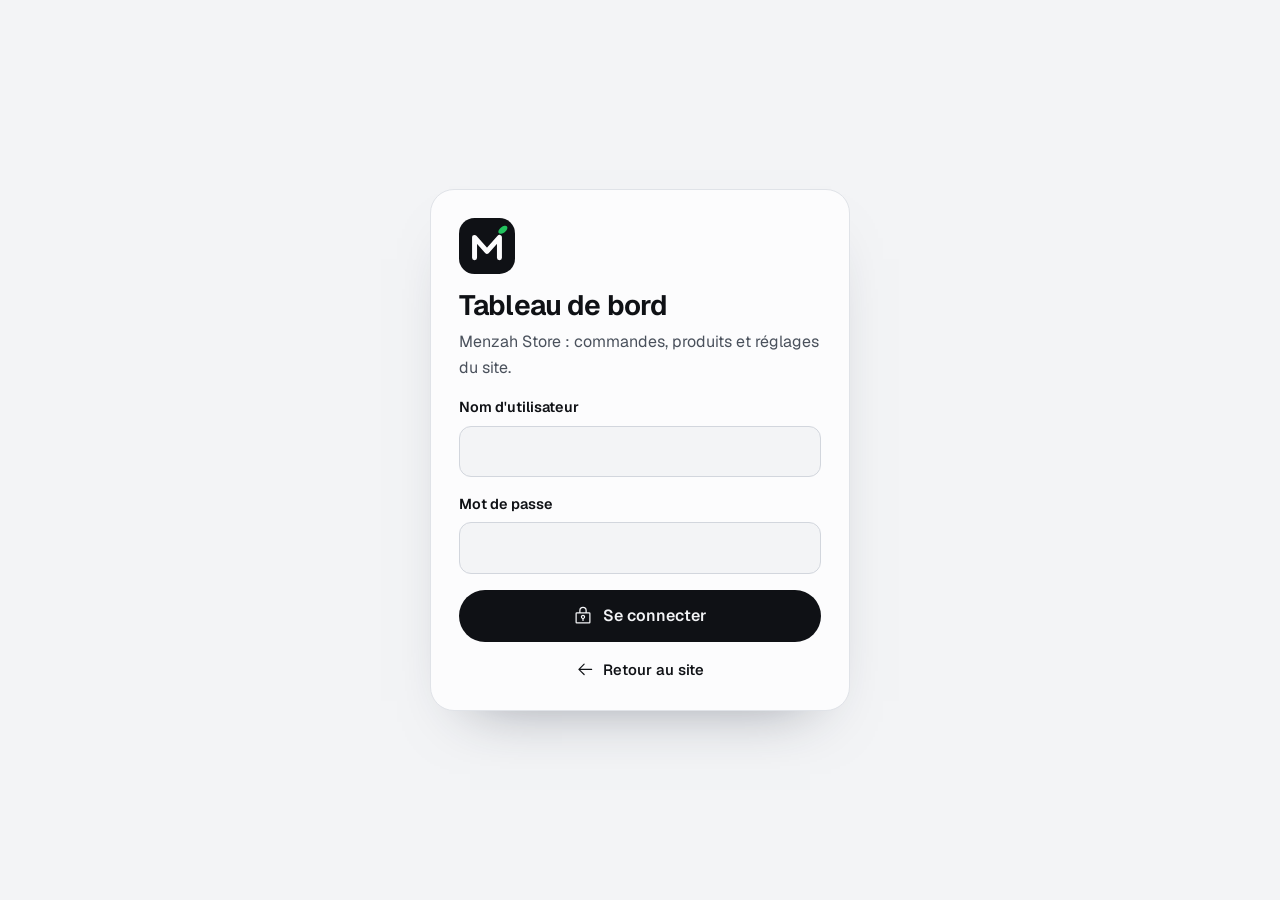
==== commit 9eabfdab: "Connexion au tableau de bord par nom d'utilisateur Le champ e-mail devient « Nom d'utilisateur » : «" ====
--- a/admin/index.html
+++ b/admin/index.html
@@ -75,8 +75,8 @@
     <h1>Tableau de bord</h1>
     <p class="connexion-sous">Menzah Store : commandes, produits et réglages du site.</p>
     <div class="champ">
-      <label for="c-email">Adresse e-mail</label>
-      <input id="c-email" name="email" type="email" autocomplete="username" required>
+      <label for="c-identifiant">Nom d'utilisateur</label>
+      <input id="c-identifiant" name="identifiant" type="text" autocomplete="username" autocapitalize="none" autocorrect="off" spellcheck="false" maxlength="80" required>
     </div>
     <div class="champ">
       <label for="c-mdp">Mot de passe</label>
@@ -319,7 +319,7 @@
           <svg class="icone" aria-hidden="true"><use href="#i-lock"/></svg>
           Mon compte
         </h2>
-        <p class="aide">Connecté avec <strong data-email></strong>.</p>
+        <p class="aide">Nom d'utilisateur : <strong data-identifiant></strong></p>
         <div class="grille-champs">
           <div class="champ"><label for="m-mdp">Nouveau mot de passe</label><input id="m-mdp" name="mdp" type="password" autocomplete="new-password" minlength="8"></div>
           <div class="champ"><label for="m-mdp2">Confirmer le mot de passe</label><input id="m-mdp2" name="mdp2" type="password" autocomplete="new-password" minlength="8"></div>
